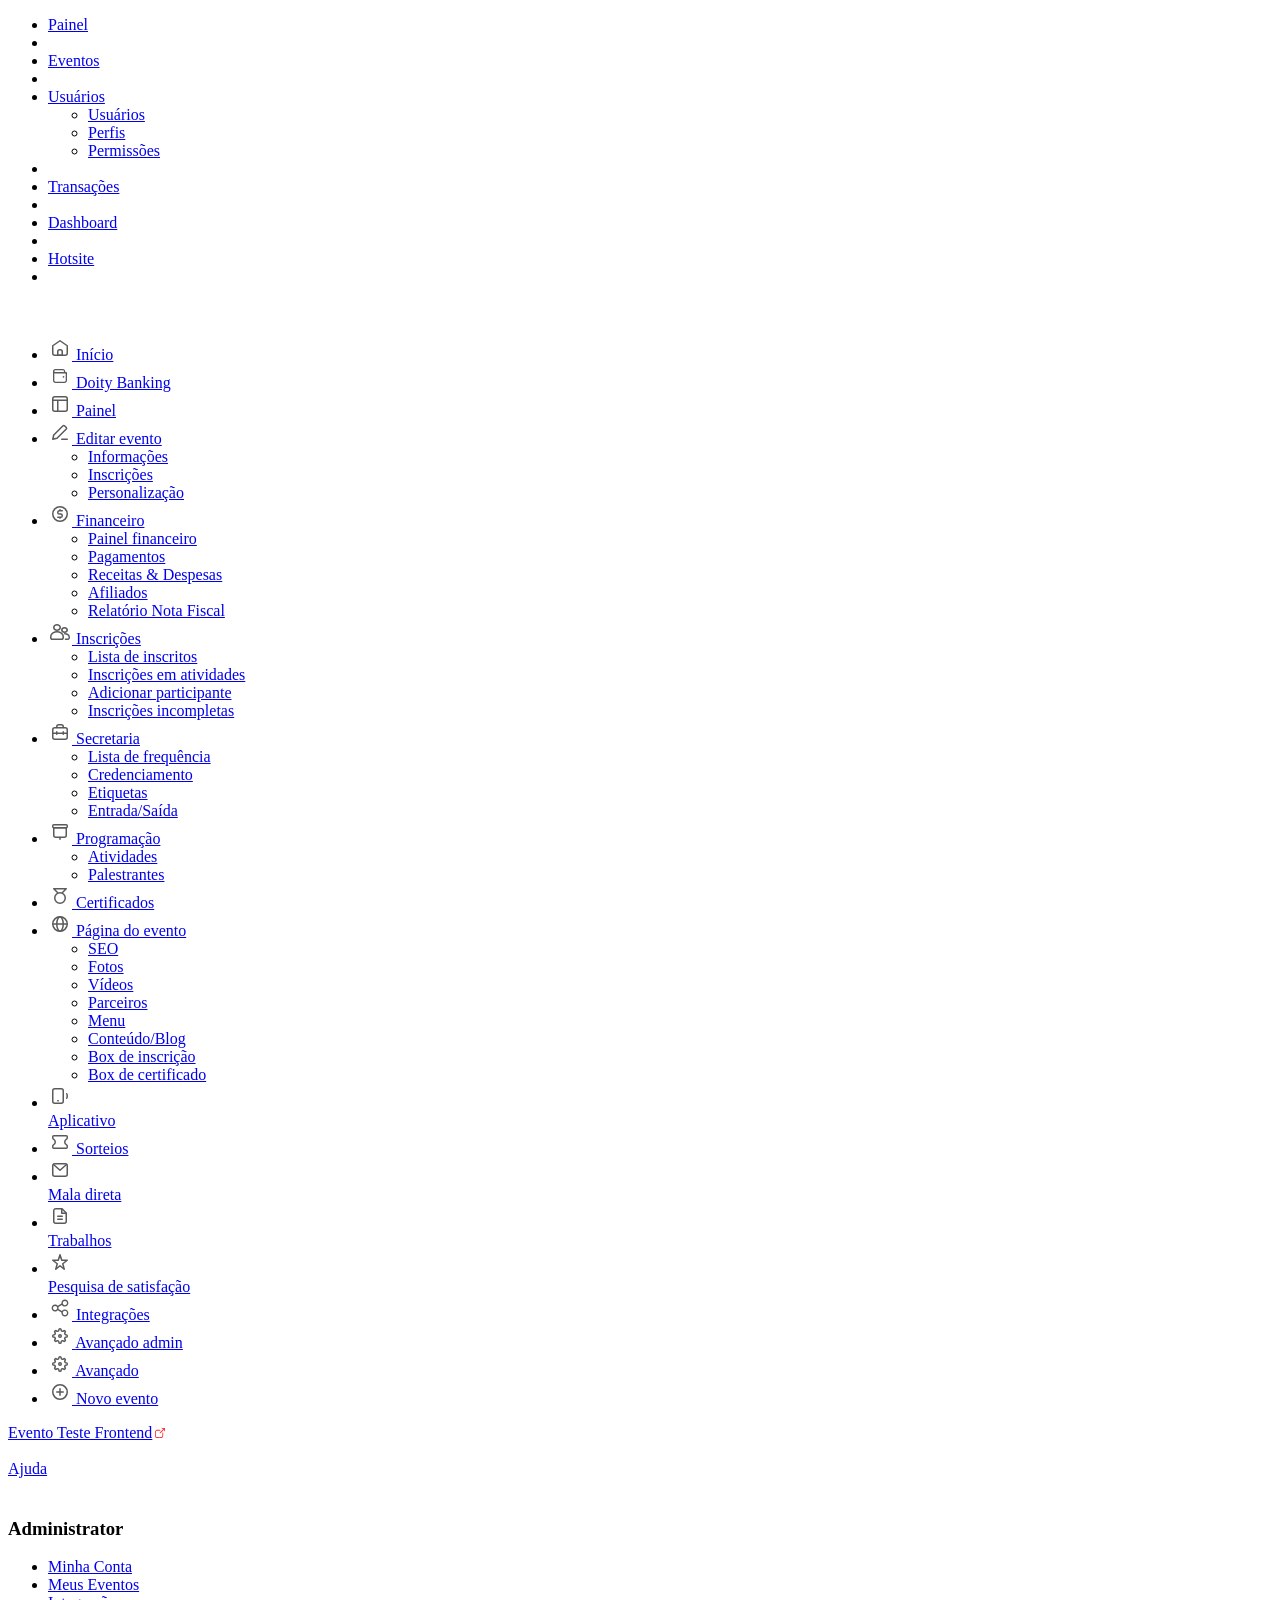
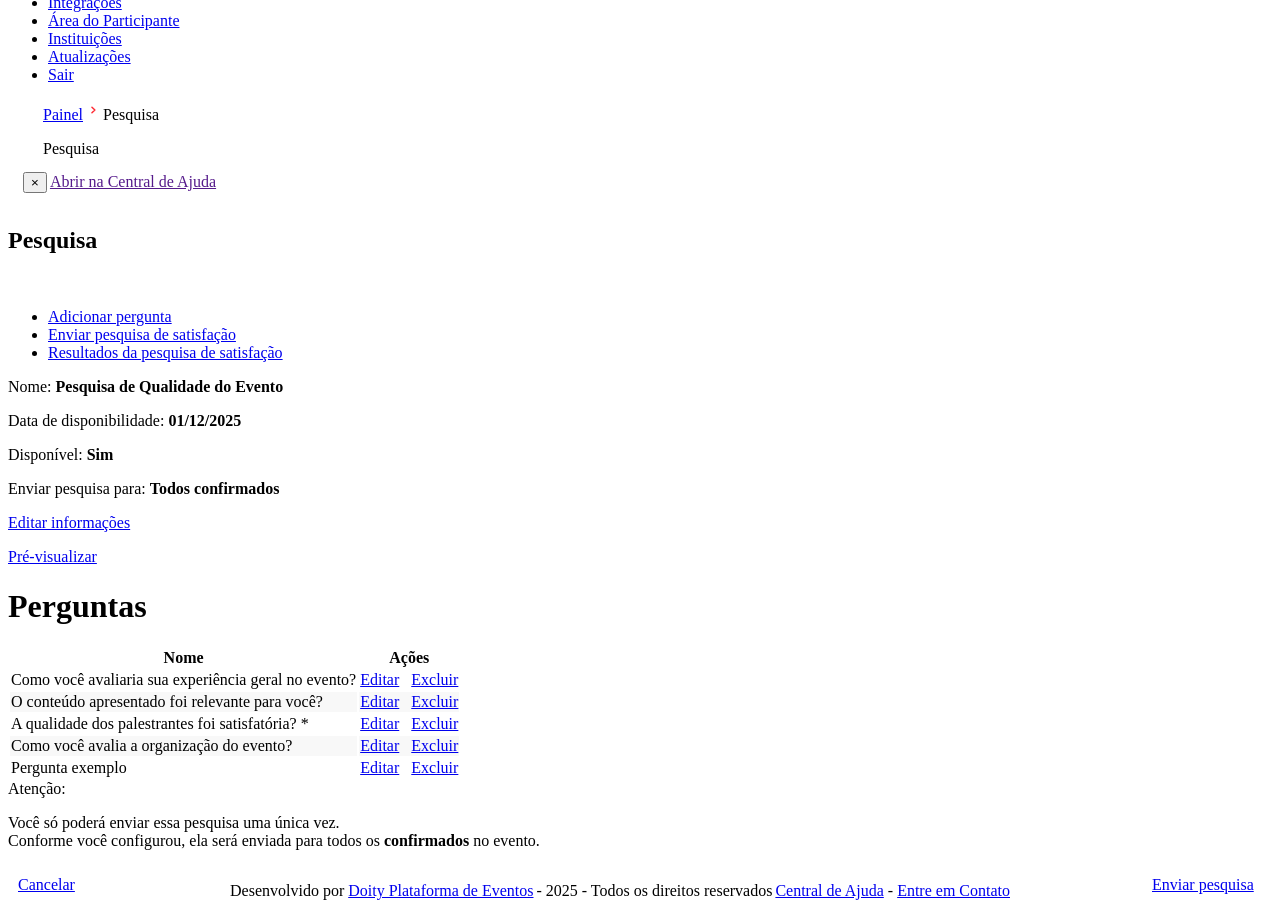
==== pages/geral/index.html @ f71536dd "chore: adicionar estrutura inicial do projeto e assets Adiciona os arquivos base do projeto, incluin" ====
<!DOCTYPE html PUBLIC "-//W3C//DTD XHTML 1.0 Strict//EN" "http://www.w3.org/TR/xhtml1/DTD/xhtml1-strict.dtd">
<html
  xmlns="http://www.w3.org/1999/xhtml"
  xml:lang="pt-br"
  lang="pt-br"
  data-scrapbook-source="https://doity.com.br/admin/pesquisas_perguntas/index/279481"
  data-scrapbook-create="20251201182334660"
  data-scrapbook-title="Pesquisa - Doity"
>
  <head>
    <meta http-equiv="Content-Type" content="text/html; charset=UTF-8" />
    <title>Pesquisa - Doity</title>

    <link rel="stylesheet" type="text/css" href="reset.css" />
    <link rel="stylesheet" type="text/css" href="960.css" />
    <link rel="stylesheet" type="text/css" href="jquery-ui.css" />
    <link rel="stylesheet" type="text/css" href="thickbox.css" />
    <link rel="stylesheet" type="text/css" href="doitystrap.css" />
    <link rel="stylesheet" type="text/css" href="admin.css" />
    <link rel="stylesheet" type="text/css" href="admin_text.css" />
    <link rel="stylesheet" type="text/css" href="gray.css" />
    <link rel="stylesheet" type="text/css" href="datepicker.css" />
    <link rel="stylesheet" type="text/css" href="form.css" />
    <link rel="stylesheet" type="text/css" href="menu.css" />
    <link rel="stylesheet" type="text/css" href="messages.css" />
    <link rel="stylesheet" type="text/css" href="statics.css" />
    <link rel="stylesheet" type="text/css" href="tabs.css" />
    <link rel="stylesheet" type="text/css" href="wysiwyg.css" />
    <link rel="stylesheet" type="text/css" href="wysiwyg.modal.css" />
    <link rel="stylesheet" type="text/css" href="wysiwyg-editor.css" />
    <link rel="stylesheet" type="text/css" href="jquery.thumbs.css" />
    <link rel="stylesheet" type="text/css" href="bootstrap-tooltip.css" />
    <link rel="stylesheet" type="text/css" href="jquery.sidr.light.css" />
    <link rel="stylesheet" type="text/css" href="admin_v2.css" />
    <link rel="stylesheet" type="text/css" href="admin_responsive.css" />
    <link rel="stylesheet" type="text/css" href="font-awesome.min.css" />
    <link rel="stylesheet" type="text/css" href="croppie.css" />

    <link rel="shortcut icon" href="favicon.png" />
    <link
      rel="apple-touch-icon"
      href="https://grcmlesydpcd.objectstorage.sa-saopaulo-1.oci.customer-oci.com/p/OQwcvnO-c63O08Gc2Kv4OTbJttj5ik60dguiDIyyQ0wuo5SWn-jHOLW9wNbylNqI/n/grcmlesydpcd/b/dtysppobjmntbkp01/o/media/doity/favicon.png"
    />
    <meta name="viewport" content="width=device-width,initial-scale=1" />
    <meta name="robots" content="noindex" />

    <!-- Google Tag Manager -->

    <!-- End Google Tag Manager -->
  </head>

  <body>
    <!-- Google Tag Manager (noscript) -->
    <noscript
      ><iframe
        src="index_1.html"
        height="0"
        width="0"
        style="display: none; visibility: hidden"
      ></iframe
    ></noscript>
    <!-- End Google Tag Manager (noscript) -->

    <div id="ajax-loader" style="display: none">
      <div>
        <img src="ajax-loader-center.gif" id="img-ajax-load-center" alt="" />
        <span class="ajax-loader-message"></span>
      </div>
    </div>
    <style type="text/css">
      #ajax-loader {
        background-color: #111;
        bottom: 0;
        left: 0;
        position: fixed;
        right: 0;
        top: 0;
        z-index: 1060;
        background: rgba(0, 0, 0, 0.1);
      }
      #ajax-loader div {
        display: block;
        height: 10%;
        left: 50%;
        margin: -150px 0 0 -280px;
        outline: medium none;
        position: fixed;
        top: 60%;
        width: 560px;
        z-index: 2050;
      }

      #ajax-loader span.ajax-loader-message {
        display: none;
        position: fixed;
        background: #fcf8e3;
        padding: 20px;
        border-radius: 5px;
        margin: 0 auto;
        top: 50%;
        margin-top: -20px;
        font-size: 12px;
        color: #8a6d3b;
        border: 1px solid #faebcc;
      }

      #img-ajax-load-center {
        background-color: #000000;
        border-radius: 6px;
        padding: 8px;
        position: absolute;
        left: 50%;
        top: 50%;
        margin-left: -24px;
        margin-top: -24px;

        opacity: 0.75;
        -moz-opacity: 0.75;
        filter: alpha(opacity=75);
      }
    </style>
    <div id="wrapper">
      <div class="container" style="width: 100% !important">
        <div class="menu">
          <ul class="sf-js-enabled">
            <li>
              <a href="https://doity.com.br/admin">Painel</a>
            </li>

            <li class="break"></li>

            <li>
              <a href="https://doity.com.br/admin/eventos">Eventos</a>
            </li>

            <li class="break"></li>

            <li>
              <a href="https://doity.com.br/admin/users">Usuários</a>
              <ul class="sf-js-enabled">
                <li><a href="https://doity.com.br/admin/users">Usuários</a></li>
                <li><a href="https://doity.com.br/admin/roles">Perfis</a></li>
                <li>
                  <a href="https://doity.com.br/admin/acl/acl_permissions"
                    >Permissões</a
                  >
                </li>
              </ul>
            </li>

            <!--<li class="break"></li>
    
    <li>
        <a href="/admin/settings/prefix/Site">Configurações</a>        <ul class="sf-js-enabled">
            <li><a href="/admin/settings/prefix/Site">Site</a></li>
            <li><a href="/admin/settings/prefix/Meta">Meta</a></li>
            <li><a href="/admin/settings/prefix/Whitelabel">Whitelabel</a></li>
        </ul>
    </li>
    -->

            <li class="break"></li>

            <li>
              <a href="https://doity.com.br/admin/compras">Transações</a>
            </li>
            <li class="break"></li>

            <li>
              <a href="https://doity.com.br/admin/painel">Dashboard</a>
            </li>
            <li class="break"></li>

            <li>
              <a
                target="_blank"
                href="https://doity.com.br/evento-teste-frontend"
                >Hotsite</a
              >
            </li>

            <li class="break"></li>
          </ul>
        </div>
        <div class="holder-parent">
          <div class="holder-left">
            <div class="box big">
              <div class="content">
                <a href="https://doity.com.br/admin" style="margin-bottom: 20px"
                  ><img src="logo-doity-black.png" style="width: 90px" alt=""
                /></a>
                <ul class="nav-left" id="admin-nav" style="overflow-y: scroll">
                  <!-- opcoes do admin-->

                  <li style="display: none">
                    <a
                      class="nome_evento d_margin_bottom-10"
                      target="_blank"
                      href="https://doity.com.br/evento-teste-frontend"
                    >
                      Evento Teste Frontend
                      <svg
                        xmlns="http://www.w3.org/2000/svg"
                        width="8"
                        height="8"
                        viewBox="0 0 8 8"
                        fill="none"
                        style="min-width: 8px; min-height: 8px"
                      >
                        <path
                          fill-rule="evenodd"
                          clip-rule="evenodd"
                          d="M2.97931 1.44385H3.99726C4.18158 1.44385 4.331 1.59327 4.331 1.7776C4.331 1.96192 4.18158 2.11134 3.99726 2.11134H3.00373C2.36498 2.11134 1.91948 2.11205 1.58335 2.15724C1.25683 2.20115 1.08391 2.28144 0.960752 2.4046C0.837597 2.52776 0.757299 2.70067 0.713397 3.0272C0.668206 3.36333 0.667495 3.80882 0.667495 4.44759V4.99612C0.667495 5.63487 0.668206 6.08034 0.713397 6.41647C0.757299 6.743 0.837597 6.91594 0.960752 7.03909C1.08391 7.16225 1.25683 7.24256 1.58335 7.28647C1.91948 7.33162 2.36497 7.33233 3.00373 7.33233H3.55226C4.19101 7.33233 4.63651 7.33162 4.97265 7.28647C5.29918 7.24256 5.47207 7.16225 5.59522 7.03909C5.71838 6.91594 5.79869 6.743 5.8426 6.41647C5.8878 6.08034 5.88851 5.63487 5.88851 4.99612V4.00257C5.88851 3.81826 6.03793 3.66883 6.22224 3.66883C6.40655 3.66883 6.55597 3.81826 6.55597 4.00257V5.02052C6.55602 5.6291 6.55602 6.11963 6.50415 6.50545C6.45028 6.90598 6.33509 7.24322 6.06722 7.51109C5.79935 7.77891 5.46211 7.89415 5.06158 7.94798C4.67576 7.99984 4.18523 7.99984 3.57667 7.99984H2.97931C2.37074 7.99984 1.88021 7.99984 1.49441 7.94798C1.09387 7.89415 0.756615 7.77891 0.488763 7.51109C0.22091 7.24322 0.105706 6.90598 0.0518534 6.50545C-1.62058e-05 6.11963 -8.65683e-06 5.6291 2.32023e-07 5.02052V4.42315C-8.65683e-06 3.81458 -1.62058e-05 3.32406 0.0518534 2.93826C0.105706 2.53771 0.22091 2.20046 0.488763 1.93261C0.756615 1.66476 1.09387 1.54955 1.49441 1.4957C1.88021 1.44383 2.37074 1.44384 2.97931 1.44385Z"
                          fill="#FF2B34"
                        ></path>
                        <path
                          fill-rule="evenodd"
                          clip-rule="evenodd"
                          d="M5.66465 0.667495C5.48034 0.667495 5.33092 0.518073 5.33092 0.33375C5.33092 0.149426 5.48034 0 5.66465 0H7.66718C7.85149 0 8.00091 0.149426 8.00091 0.33375V2.33624C8.00091 2.52056 7.85149 2.66998 7.66718 2.66998C7.48282 2.66998 7.3334 2.52056 7.3334 2.33624V1.13949L4.34319 4.12972C4.21284 4.26007 4.00151 4.26007 3.87119 4.12972C3.74085 3.99939 3.74085 3.78807 3.87119 3.65773L6.8614 0.667495H5.66465Z"
                          fill="#FF2B34"
                        ></path>
                      </svg>
                    </a>
                  </li>

                  <li>
                    <a href="https://doity.com.br/admin">
                      <svg
                        xmlns="http://www.w3.org/2000/svg"
                        width="24"
                        height="24"
                        viewBox="0 0 24 24"
                        fill="none"
                      >
                        <path
                          d="M6.75024 19.2502H17.2502C18.3548 19.2502 19.2502 18.3548 19.2502 17.2502V9.75025L12.0002 4.75024L4.75024 9.75025V17.2502C4.75024 18.3548 5.64568 19.2502 6.75024 19.2502Z"
                          stroke="#5A5A5A"
                          stroke-width="1.5"
                          stroke-linecap="round"
                          stroke-linejoin="round"
                        ></path>
                        <path
                          d="M9.75 15.7495C9.75 14.6449 10.6455 13.7495 11.75 13.7495H12.25C13.3546 13.7495 14.25 14.6449 14.25 15.7495V19.2495H9.75V15.7495Z"
                          stroke="#5A5A5A"
                          stroke-width="1.5"
                          stroke-linecap="round"
                          stroke-linejoin="round"
                        ></path>
                      </svg>
                      <span> Início </span>
                    </a>
                  </li>

                  <!-- opcoes do admin whitelabel-->

                  <li>
                    <a
                      class="odd-svg-left"
                      href="https://doity.com.br/admin/bank/contas/getCarteiras/279481"
                    >
                      <!-- '/admin/users/carteiras_user' TODO revisar merge -->
                      <svg
                        xmlns="http://www.w3.org/2000/svg"
                        width="24"
                        height="24"
                        viewBox="0 0 24 24"
                        fill="none"
                      >
                        <path
                          fill-rule="evenodd"
                          clip-rule="evenodd"
                          d="M6.3125 7.1875C6.3125 6.70425 6.70425 6.3125 7.1875 6.3125H14.8438C15.4478 6.3125 15.9375 6.80218 15.9375 7.40625V8.0625H7.1875C6.70425 8.0625 6.3125 7.67075 6.3125 7.1875ZM17.25 7.40625V8.0625H18.3438C18.7062 8.0625 19 8.35631 19 8.71875V16.5938C19 17.9227 17.9227 19 16.5938 19H7.40625C6.07732 19 5 17.9227 5 16.5938V7.40625C5 7.38011 5.00153 7.35432 5.0045 7.32898C5.00152 7.2822 5 7.23503 5 7.1875C5 5.97938 5.97938 5 7.1875 5H14.8438C16.1727 5 17.25 6.07732 17.25 7.40625ZM6.3125 9.19298V16.5938C6.3125 17.1978 6.80218 17.6875 7.40625 17.6875H16.5938C17.1978 17.6875 17.6875 17.1978 17.6875 16.5938V9.375H7.1875C6.87639 9.375 6.58045 9.31005 6.3125 9.19298ZM14.625 12.875C14.625 12.3918 15.0168 12 15.5 12C15.9832 12 16.375 12.3918 16.375 12.875C16.375 13.3582 15.9832 13.75 15.5 13.75C15.0168 13.75 14.625 13.3582 14.625 12.875Z"
                          fill="#5A5A5A"
                        ></path>
                      </svg>
                      <span>Doity Banking</span>
                    </a>
                  </li>

                  <!-- opcoes do evento-->

                  <li class="">
                    <a
                      class=""
                      href="https://doity.com.br/admin/eventos/painel/279481"
                    >
                      <svg
                        xmlns="http://www.w3.org/2000/svg"
                        width="24"
                        height="24"
                        viewBox="0 0 24 24"
                        fill="none"
                      >
                        <path
                          d="M4.75 6.75C4.75 5.64543 5.64543 4.75 6.75 4.75H17.25C18.3546 4.75 19.25 5.64543 19.25 6.75V17.25C19.25 18.3546 18.3546 19.25 17.25 19.25H6.75C5.64543 19.25 4.75 18.3546 4.75 17.25V6.75Z"
                          stroke="#5A5A5A"
                          stroke-width="1.5"
                          stroke-linecap="round"
                          stroke-linejoin="round"
                        ></path>
                        <path
                          d="M9.75 8.75V19"
                          stroke="#5A5A5A"
                          stroke-width="1.5"
                          stroke-linecap="round"
                          stroke-linejoin="round"
                        ></path>
                        <path
                          d="M5 8.25H19"
                          stroke="#5A5A5A"
                          stroke-width="1.5"
                          stroke-linecap="round"
                          stroke-linejoin="round"
                        ></path>
                      </svg>
                      <span> Painel </span>
                    </a>
                  </li>

                  <li class="nav-left-li-sub">
                    <a class="" href="#">
                      <svg
                        xmlns="http://www.w3.org/2000/svg"
                        width="24"
                        height="24"
                        viewBox="0 0 24 24"
                        fill="none"
                      >
                        <path
                          d="M4.75 19.2501L9 18.2501L18.2929 8.9572C18.6834 8.56667 18.6834 7.93351 18.2929 7.54298L16.4571 5.7072C16.0666 5.31667 15.4334 5.31667 15.0429 5.7072L5.75 15.0001L4.75 19.2501Z"
                          stroke="#5A5A5A"
                          stroke-width="1.5"
                          stroke-linecap="round"
                          stroke-linejoin="round"
                        ></path>
                        <path
                          d="M19.25 19.25H13.75"
                          stroke="#5A5A5A"
                          stroke-width="1.5"
                          stroke-linecap="round"
                          stroke-linejoin="round"
                        ></path>
                      </svg>
                      <span> Editar evento </span>
                    </a>
                    <ul class="nav-left-sub">
                      <li>
                        <a href="https://doity.com.br/admin/eventos/add/279481">
                          <span> Informações </span>
                        </a>
                      </li>

                      <li>
                        <a
                          href="https://doity.com.br/admin/eventos/add_passo2/279481"
                        >
                          <span> Inscrições </span>
                        </a>
                      </li>

                      <li>
                        <a
                          href="https://doity.com.br/admin/eventos/add_passo3/279481"
                        >
                          <span> Personalização </span>
                        </a>
                      </li>
                    </ul>
                  </li>

                  <!-- <li class="">
                    <a href="/admin/definicoes_evento/index/279481">
                        <img src="/img/sidebar_doity/config.png" alt=""/>                        <span>Definições do evento</span>
                    </a>
                </li> -->

                  <li class="nav-left-li-sub">
                    <a class="" href="#">
                      <svg
                        xmlns="http://www.w3.org/2000/svg"
                        width="24"
                        height="24"
                        viewBox="0 0 24 24"
                        fill="none"
                      >
                        <path
                          d="M12 19.25C16.0041 19.25 19.25 16.0041 19.25 12C19.25 7.99594 16.0041 4.75 12 4.75C7.99594 4.75 4.75 7.99594 4.75 12C4.75 16.0041 7.99594 19.25 12 19.25Z"
                          stroke="#5A5A5A"
                          stroke-width="1.5"
                          stroke-linecap="round"
                          stroke-linejoin="round"
                        ></path>
                        <path
                          d="M14.25 8.75H11.375C10.4775 8.75 9.75 9.47754 9.75 10.375C9.75 11.2725 10.4775 12 11.375 12H12.625C13.5225 12 14.25 12.7275 14.25 13.625C14.25 14.5225 13.5225 15.25 12.625 15.25H9.75"
                          stroke="#5A5A5A"
                          stroke-width="1.5"
                          stroke-linecap="round"
                          stroke-linejoin="round"
                        ></path>
                        <path
                          d="M12 7.75V8.25"
                          stroke="#5A5A5A"
                          stroke-width="1.5"
                          stroke-linecap="round"
                          stroke-linejoin="round"
                        ></path>
                        <path
                          d="M12 15.75V16.25"
                          stroke="#5A5A5A"
                          stroke-width="1.5"
                          stroke-linecap="round"
                          stroke-linejoin="round"
                        ></path>
                      </svg>
                      <span> Financeiro </span>
                    </a>

                    <ul class="nav-left-sub">
                      <li class="">
                        <a
                          href="https://doity.com.br/admin/eventos/financeiro/279481"
                        >
                          <span> Painel financeiro </span>
                        </a>
                      </li>

                      <li class="">
                        <a
                          class="green"
                          data-toggle="tooltip"
                          title="Ver detalhes dos pagamentos"
                          href="https://doity.com.br/admin/inscricoes/pagamentos/279481"
                        >
                          <span> Pagamentos </span>
                        </a>
                      </li>

                      <li class="">
                        <a
                          class="green"
                          data-toggle="tooltip"
                          title="Ver detalhes de receitas e despesas"
                          href="https://doity.com.br/admin/movimentacoes/receita_despesa/279481"
                        >
                          <span> Receitas &amp; Despesas </span>
                        </a>
                      </li>

                      <li class="">
                        <a
                          class="green"
                          data-toggle="tooltip"
                          title="Gerenciar afiliados do evento"
                          href="https://doity.com.br/admin/afiliados/index/279481"
                        >
                          <span> Afiliados </span>
                        </a>
                      </li>

                      <li class="">
                        <a
                          class="green"
                          data-toggle="tooltip"
                          title="Relatório de nota fiscal do evento"
                          href="https://doity.com.br/relatorios/financeiro_bossa/279481"
                        >
                          <span> Relatório Nota Fiscal </span>
                        </a>
                      </li>
                    </ul>
                  </li>

                  <li class="nav-left-li-sub">
                    <a class="odd-svg-left" href="#">
                      <svg
                        xmlns="http://www.w3.org/2000/svg"
                        width="24"
                        height="24"
                        viewBox="0 0 24 24"
                        fill="none"
                      >
                        <path
                          fill-rule="evenodd"
                          clip-rule="evenodd"
                          d="M8.99998 4C6.89466 4 5 5.47253 5 7.5C5 9.52747 6.89466 11 8.99998 11C11.1053 11 13 9.52747 13 7.5C13 5.47253 11.1053 4 8.99998 4ZM6.57427 7.5C6.57427 6.50698 7.55793 5.53314 8.99998 5.53314C10.442 5.53314 11.4257 6.50698 11.4257 7.5C11.4257 8.49302 10.442 9.46687 8.99998 9.46687C7.55793 9.46687 6.57427 8.49302 6.57427 7.5Z"
                          fill="#5A5A5A"
                        ></path>
                        <path
                          fill-rule="evenodd"
                          clip-rule="evenodd"
                          d="M16.5 7C14.674 7 13 8.2482 13 10C13 11.7518 14.674 13 16.5 13C18.326 13 20 11.7518 20 10C20 8.2482 18.326 7 16.5 7ZM14.6218 10C14.6218 9.28683 15.3575 8.53957 16.5 8.53957C17.6425 8.53957 18.3783 9.28683 18.3783 10C18.3783 10.7132 17.6425 11.4605 16.5 11.4605C15.3575 11.4605 14.6218 10.7132 14.6218 10Z"
                          fill="#5A5A5A"
                        ></path>
                        <path
                          fill-rule="evenodd"
                          clip-rule="evenodd"
                          d="M4.5805 12.2749C2.97797 13.2789 2.00002 15.066 2.00002 16.9925L2.00001 17.4336C1.99995 17.6024 1.99989 17.7464 2.01387 17.8771C2.13273 18.9882 2.9882 19.8642 4.06986 19.9858C4.19712 20.0001 4.33744 20 4.50216 20H13.4977C13.6625 20 13.8029 20.0001 13.9301 19.9858C15.0118 19.8642 15.8673 18.9882 15.9862 17.8771C16.0001 17.7464 16.0001 17.6024 16 17.4336V16.9925C16 15.066 15.0221 13.2789 13.4195 12.2749C10.7064 10.575 7.29363 10.575 4.5805 12.2749ZM3.52783 16.9925C3.52783 15.6137 4.22774 14.3336 5.37626 13.6141C7.60078 12.2204 10.3992 12.2204 12.6237 13.6141C13.7722 14.3336 14.4721 15.6137 14.4721 16.9925V17.3949C14.4721 17.6226 14.471 17.6725 14.4674 17.7058C14.427 18.0843 14.1352 18.3845 13.7639 18.4263C13.7311 18.43 13.6821 18.4312 13.4603 18.4312H4.53975C4.31788 18.4312 4.2689 18.43 4.23614 18.4263C3.86483 18.3845 3.57303 18.0843 3.53255 17.7058C3.52899 17.6725 3.52783 17.6226 3.52783 17.3949V16.9925Z"
                          fill="#5A5A5A"
                        ></path>
                        <path
                          d="M20.0687 13.872C19.1098 13.2758 18.0271 12.9865 16.9501 13.0005C16.8545 13.0018 16.7588 13.0054 16.6633 13.0115C16.2757 13.0359 15.9782 13.3927 16.0013 13.8107C16.0243 14.2286 16.3588 14.5453 16.7462 14.5209C16.8198 14.5162 16.8936 14.5134 16.9673 14.5124C17.7989 14.5016 18.6302 14.7252 19.3619 15.1802C20.1364 15.6617 20.5904 16.5045 20.5904 17.3919V17.656C20.5905 17.7678 20.5896 17.8104 20.5864 17.8396C20.5529 18.1508 20.3007 18.4414 19.9272 18.4831C19.8911 18.4872 19.8425 18.488 19.7342 18.488H17.4521C17.0639 18.488 16.7473 18.8252 16.7473 19.2439C16.7473 19.6626 17.0639 20 17.4521 20H19.7478C19.8356 20.0001 19.9558 20.0002 20.073 19.9871C21.0536 19.8777 21.8716 19.0807 21.9866 18.0133C22.0002 17.8875 22.0001 17.7594 22 17.6708V17.6695V17.6551V17.3919C22 15.9392 21.2569 14.6107 20.0687 13.872Z"
                          fill="#5A5A5A"
                        ></path>
                      </svg>
                      <span> Inscrições </span>
                    </a>
                    <ul class="nav-left-sub">
                      <li class="">
                        <a
                          href="https://doity.com.br/admin/users/index2/279481"
                        >
                          <span> Lista de inscritos </span>
                        </a>
                      </li>

                      <li class="">
                        <a
                          href="https://doity.com.br/admin/atividades/adquirir_inscricao_atividades/279481"
                        >
                          <span> Inscrições em atividades </span>
                        </a>
                      </li>

                      <li class="">
                        <a
                          data-toggle="tooltip"
                          title="Adicionar inscrição gratuita/cortesia"
                          class="green"
                          href="https://doity.com.br/admin/users/add2/279481"
                        >
                          <span> Adicionar participante </span>
                        </a>
                      </li>

                      <li class="">
                        <a
                          class="green"
                          data-toggle="tooltip"
                          title="Visualizar intenções de compras que foram abandonadas"
                          href="https://doity.com.br/admin/inscricoes/inscricoes_incompletas/279481"
                        >
                          <span> Inscrições incompletas </span>
                        </a>
                      </li>
                    </ul>
                  </li>

                  <li class="nav-left-li-sub">
                    <a class="" href="#">
                      <svg
                        xmlns="http://www.w3.org/2000/svg"
                        width="24"
                        height="24"
                        viewBox="0 0 24 24"
                        fill="none"
                      >
                        <path
                          d="M4.75 9.75C4.75 8.64543 5.64543 7.75 6.75 7.75H17.25C18.3546 7.75 19.25 8.64543 19.25 9.75V17.25C19.25 18.3546 18.3546 19.25 17.25 19.25H6.75C5.64543 19.25 4.75 18.3546 4.75 17.25V9.75Z"
                          stroke="#5A5A5A"
                          stroke-width="1.5"
                          stroke-linecap="round"
                          stroke-linejoin="round"
                        ></path>
                        <path
                          d="M8.75 7.5V6.75C8.75 5.64543 9.64543 4.75 10.75 4.75H13.25C14.3546 4.75 15.25 5.64543 15.25 6.75V7.5"
                          stroke="#5A5A5A"
                          stroke-width="1.5"
                          stroke-linecap="round"
                          stroke-linejoin="round"
                        ></path>
                        <path
                          d="M5 13.25H19"
                          stroke="#5A5A5A"
                          stroke-width="1.5"
                          stroke-linecap="round"
                          stroke-linejoin="round"
                        ></path>
                        <path
                          d="M8.75 11.75V14.25"
                          stroke="#5A5A5A"
                          stroke-width="1.5"
                          stroke-linecap="round"
                          stroke-linejoin="round"
                        ></path>
                        <path
                          d="M15.25 11.75V14.25"
                          stroke="#5A5A5A"
                          stroke-width="1.5"
                          stroke-linecap="round"
                          stroke-linejoin="round"
                        ></path>
                      </svg>
                      <span> Secretaria </span>
                    </a>
                    <ul class="nav-left-sub">
                      <li class="">
                        <a
                          class="green"
                          data-toggle="tooltip"
                          title="Baixar lista de frequência"
                          target="_blank"
                          href="https://doity.com.br/admin/eventos/imprimir_lista_frequencia/279481"
                        >
                          <span> Lista de frequência </span>
                        </a>
                      </li>

                      <li class="">
                        <a
                          href="https://doity.com.br/admin/credenciamento/index/279481"
                        >
                          <span> Credenciamento </span>
                        </a>
                      </li>

                      <li class="">
                        <a
                          href="https://doity.com.br/admin/etiquetas/index/279481"
                        >
                          <span
                            style="display: flex; align-items: center; gap: 5px"
                          >
                            Etiquetas
                            <img
                              src="selo-pro.svg"
                              alt=""
                              style="margin: 0; width: 13px; height: 13px"
                            />
                          </span>
                        </a>
                      </li>

                      <li class="">
                        <a
                          href="https://doity.com.br/admin/entradas_saidas/index/279481"
                        >
                          <span
                            style="display: flex; align-items: center; gap: 5px"
                          >
                            Entrada/Saída
                            <img
                              src="selo-pro.svg"
                              alt=""
                              style="margin: 0; width: 13px; height: 13px"
                            />
                          </span>
                        </a>
                      </li>
                    </ul>
                  </li>

                  <li class="nav-left-li-sub">
                    <a class="" href="#">
                      <svg
                        xmlns="http://www.w3.org/2000/svg"
                        width="24"
                        height="24"
                        viewBox="0 0 24 24"
                        fill="none"
                      >
                        <path
                          d="M18.25 7.75H5.75V15.25C5.75 16.3546 6.64543 17.25 7.75 17.25H16.25C17.3546 17.25 18.25 16.3546 18.25 15.25V7.75Z"
                          stroke="#5A5A5A"
                          stroke-width="1.5"
                          stroke-linecap="round"
                          stroke-linejoin="round"
                        ></path>
                        <path
                          d="M18.25 4.75H5.75C5.19772 4.75 4.75 5.19772 4.75 5.75V6.75C4.75 7.30228 5.19772 7.75 5.75 7.75H18.25C18.8023 7.75 19.25 7.30228 19.25 6.75V5.75C19.25 5.19772 18.8023 4.75 18.25 4.75Z"
                          stroke="#5A5A5A"
                          stroke-width="1.5"
                          stroke-linecap="round"
                          stroke-linejoin="round"
                        ></path>
                        <path
                          d="M12 17.5V19.25"
                          stroke="#5A5A5A"
                          stroke-width="1.5"
                          stroke-linecap="round"
                          stroke-linejoin="round"
                        ></path>
                      </svg>
                      <span> Programação </span>
                    </a>
                    <ul class="nav-left-sub">
                      <li class="">
                        <a
                          href="https://doity.com.br/admin/atividades/index/279481"
                        >
                          <span> Atividades </span>
                        </a>
                      </li>

                      <li class="">
                        <a
                          href="https://doity.com.br/admin/palestrantes/index/279481"
                        >
                          <span> Palestrantes </span>
                        </a>
                      </li>
                    </ul>
                  </li>

                  <li class="nav-left-li-sub">
                    <a
                      class=""
                      href="https://doity.com.br/admin/certificados/index/279481"
                    >
                      <svg
                        xmlns="http://www.w3.org/2000/svg"
                        width="24"
                        height="24"
                        viewBox="0 0 24 24"
                        fill="none"
                      >
                        <path
                          d="M14.25 8.75L18.25 4.75H5.75L9.75 8.75"
                          stroke="#5A5A5A"
                          stroke-width="1.5"
                          stroke-linecap="round"
                          stroke-linejoin="round"
                        ></path>
                        <path
                          d="M12 19.25C14.8995 19.25 17.25 16.8995 17.25 14C17.25 11.1005 14.8995 8.75 12 8.75C9.10051 8.75 6.75 11.1005 6.75 14C6.75 16.8995 9.10051 19.25 12 19.25Z"
                          stroke="#5A5A5A"
                          stroke-width="1.5"
                          stroke-linecap="round"
                          stroke-linejoin="round"
                        ></path>
                      </svg>
                      <span> Certificados </span>
                    </a>
                  </li>

                  <li class="nav-left-li-sub">
                    <a class="" href="#">
                      <svg
                        xmlns="http://www.w3.org/2000/svg"
                        width="24"
                        height="24"
                        viewBox="0 0 24 24"
                        fill="none"
                      >
                        <path
                          d="M12 19.25C16.0041 19.25 19.25 16.0041 19.25 12C19.25 7.99594 16.0041 4.75 12 4.75C7.99594 4.75 4.75 7.99594 4.75 12C4.75 16.0041 7.99594 19.25 12 19.25Z"
                          stroke="#5A5A5A"
                          stroke-width="1.5"
                          stroke-linecap="round"
                          stroke-linejoin="round"
                        ></path>
                        <path
                          d="M15.25 12C15.25 16.5 13.2426 19.25 12 19.25C10.7574 19.25 8.75 16.5 8.75 12C8.75 7.5 10.7574 4.75 12 4.75C13.2426 4.75 15.25 7.5 15.25 12Z"
                          stroke="#5A5A5A"
                          stroke-width="1.5"
                          stroke-linecap="round"
                          stroke-linejoin="round"
                        ></path>
                        <path
                          d="M5 12H12H19"
                          stroke="#5A5A5A"
                          stroke-width="1.5"
                          stroke-linecap="round"
                          stroke-linejoin="round"
                        ></path>
                      </svg>
                      <span> Página do evento </span>
                    </a>
                    <ul class="nav-left-sub">
                      <li class="">
                        <a href="https://doity.com.br/admin/eventos/seo/279481">
                          <span> SEO </span>
                        </a>
                      </li>

                      <li class="">
                        <a
                          href="https://doity.com.br/admin/galerias/index/279481"
                        >
                          <span> Fotos </span>
                        </a>
                      </li>
                      <li class="">
                        <a
                          href="https://doity.com.br/admin/videos/index/279481"
                        >
                          <span> Vídeos </span>
                        </a>
                      </li>

                      <li class="">
                        <a
                          href="https://doity.com.br/admin/parceiros/index/279481"
                        >
                          <span> Parceiros </span>
                        </a>
                      </li>

                      <li class="">
                        <a
                          href="https://doity.com.br/admin/links/index2/279481"
                        >
                          <span> Menu </span>
                        </a>
                      </li>
                      <li class="">
                        <a
                          href="https://doity.com.br/admin/nodes/index2/279481"
                        >
                          <span> Conteúdo/Blog </span>
                        </a>
                      </li>

                      <li class="">
                        <a
                          href="https://doity.com.br/admin/eventos/box_inscricao/279481"
                        >
                          <span> Box de inscrição </span>
                        </a>
                      </li>

                      <li class="">
                        <a
                          href="https://doity.com.br/admin/certificados/box_certificado/279481"
                        >
                          <span> Box de certificado </span>
                        </a>
                      </li>
                    </ul>
                  </li>

                  <li class="">
                    <a
                      class=""
                      href="https://doity.com.br/admin/apps/adquirir_app/279481"
                    >
                      <svg
                        xmlns="http://www.w3.org/2000/svg"
                        width="24"
                        height="24"
                        viewBox="0 0 24 24"
                        fill="none"
                      >
                        <path
                          d="M4.75 6.75C4.75 5.64543 5.64543 4.75 6.75 4.75H13.25C14.3546 4.75 15.25 5.64543 15.25 6.75V17.25C15.25 18.3546 14.3546 19.25 13.25 19.25H6.75C5.64543 19.25 4.75 18.3546 4.75 17.25V6.75Z"
                          stroke="#5A5A5A"
                          stroke-width="1.5"
                          stroke-linecap="round"
                          stroke-linejoin="round"
                        ></path>
                        <path
                          d="M10.25 16.75H9.75"
                          stroke="#5A5A5A"
                          stroke-width="1.5"
                          stroke-linecap="round"
                          stroke-linejoin="round"
                        ></path>
                        <path
                          d="M18.75 14.25C18.75 14.25 19.25 13.3438 19.25 12C19.25 10.6562 18.75 9.75 18.75 9.75"
                          stroke="#5A5A5A"
                          stroke-width="1.5"
                          stroke-linecap="round"
                          stroke-linejoin="round"
                        ></path>
                      </svg>
                      <span
                        style="display: flex; align-items: center; gap: 5px"
                      >
                        Aplicativo
                        <img
                          src="selo-pro.svg"
                          alt=""
                          style="margin: 0; width: 13px; height: 13px"
                        />
                      </span>
                    </a>
                  </li>

                  <li class="">
                    <a
                      class=""
                      href="https://doity.com.br/admin/eventos/sorteios/279481"
                    >
                      <svg
                        xmlns="http://www.w3.org/2000/svg"
                        width="24"
                        height="24"
                        viewBox="0 0 24 24"
                        fill="none"
                      >
                        <path
                          d="M19.25 6.75C19.25 6.19772 18.8023 5.75 18.25 5.75H5.75C5.19772 5.75 4.75 6.19771 4.75 6.75V8.04566C4.75 8.50939 5.07835 8.89813 5.49029 9.11107C6.53552 9.65136 7.25 10.7422 7.25 12C7.25 13.2578 6.53552 14.3486 5.49029 14.8889C5.07835 15.1019 4.75 15.4906 4.75 15.9543V17.25C4.75 17.8023 5.19771 18.25 5.75 18.25H18.25C18.8023 18.25 19.25 17.8023 19.25 17.25V15.9543C19.25 15.4906 18.9216 15.1019 18.5097 14.8889C17.4645 14.3486 16.75 13.2578 16.75 12C16.75 10.7422 17.4645 9.65136 18.5097 9.11107C18.9216 8.89813 19.25 8.50939 19.25 8.04566V6.75Z"
                          stroke="#5A5A5A"
                          stroke-width="1.5"
                          stroke-linecap="round"
                          stroke-linejoin="round"
                        ></path>
                      </svg>
                      <span> Sorteios </span>
                    </a>
                  </li>

                  <li class="">
                    <a
                      class=""
                      href="https://doity.com.br/admin/mailing/index/279481"
                    >
                      <svg
                        xmlns="http://www.w3.org/2000/svg"
                        width="24"
                        height="24"
                        viewBox="0 0 24 24"
                        fill="none"
                      >
                        <path
                          d="M4.75 7.75C4.75 6.64543 5.64543 5.75 6.75 5.75H17.25C18.3546 5.75 19.25 6.64543 19.25 7.75V16.25C19.25 17.3546 18.3546 18.25 17.25 18.25H6.75C5.64543 18.25 4.75 17.3546 4.75 16.25V7.75Z"
                          stroke="#5A5A5A"
                          stroke-width="1.5"
                          stroke-linecap="round"
                          stroke-linejoin="round"
                        ></path>
                        <path
                          d="M5.5 6.5L12 12.25L18.5 6.5"
                          stroke="#5A5A5A"
                          stroke-width="1.5"
                          stroke-linecap="round"
                          stroke-linejoin="round"
                        ></path>
                      </svg>
                      <span
                        style="display: flex; align-items: center; gap: 5px"
                      >
                        Mala direta
                        <img
                          src="selo-pro.svg"
                          alt=""
                          style="margin: 0; width: 13px; height: 13px"
                        />
                      </span>
                    </a>
                  </li>

                  <li class="">
                    <a
                      class=""
                      href="https://doity.com.br/admin/modelos_submissoes/adquirir_submissao/279481"
                    >
                      <svg
                        xmlns="http://www.w3.org/2000/svg"
                        width="24"
                        height="24"
                        viewBox="0 0 24 24"
                        fill="none"
                      >
                        <path
                          d="M7.75 19.25H16.25C17.3546 19.25 18.25 18.3546 18.25 17.25V9L14 4.75H7.75C6.64543 4.75 5.75 5.64543 5.75 6.75V17.25C5.75 18.3546 6.64543 19.25 7.75 19.25Z"
                          stroke="#5A5A5A"
                          stroke-width="1.5"
                          stroke-linecap="round"
                          stroke-linejoin="round"
                        ></path>
                        <path
                          d="M18 9.25H13.75V5"
                          stroke="#5A5A5A"
                          stroke-width="1.5"
                          stroke-linecap="round"
                          stroke-linejoin="round"
                        ></path>
                        <path
                          d="M9.75 15.25H14.25"
                          stroke="#5A5A5A"
                          stroke-width="1.5"
                          stroke-linecap="round"
                          stroke-linejoin="round"
                        ></path>
                        <path
                          d="M9.75 12.25H14.25"
                          stroke="#5A5A5A"
                          stroke-width="1.5"
                          stroke-linecap="round"
                          stroke-linejoin="round"
                        ></path>
                      </svg>
                      <span
                        style="display: flex; align-items: center; gap: 5px"
                      >
                        Trabalhos
                        <img
                          src="selo-pro.svg"
                          alt=""
                          style="margin: 0; width: 13px; height: 13px"
                        />
                      </span>
                    </a>
                  </li>

                  <!-- pesquisa -->

                  <li class="">
                    <a
                      class="selected-svg"
                      href="https://doity.com.br/admin/pesquisas/index/279481"
                    >
                      <svg
                        xmlns="http://www.w3.org/2000/svg"
                        width="24"
                        height="24"
                        viewBox="0 0 24 24"
                        fill="none"
                      >
                        <path
                          d="M12 4.75L13.75 10.25H19.25L14.75 13.75L16.25 19.25L12 15.75L7.75 19.25L9.25 13.75L4.75 10.25H10.25L12 4.75Z"
                          stroke="#5A5A5A"
                          stroke-width="1.5"
                          stroke-linecap="round"
                          stroke-linejoin="round"
                        ></path>
                      </svg>
                      <span
                        style="display: flex; align-items: center; gap: 5px"
                      >
                        Pesquisa de satisfação
                      </span>
                    </a>
                  </li>

                  <li class="">
                    <a
                      class="odd-svg-left"
                      href="https://doity.com.br/admin/integracoes/index/279481"
                    >
                      <svg
                        xmlns="http://www.w3.org/2000/svg"
                        width="24"
                        height="24"
                        viewBox="0 0 24 24"
                        fill="none"
                      >
                        <path
                          fill-rule="evenodd"
                          clip-rule="evenodd"
                          d="M16.8996 3.6001C18.8326 3.6001 20.3996 5.1671 20.3996 7.1001C20.3996 9.0331 18.8326 10.6001 16.8996 10.6001C15.618 10.6001 14.4974 9.91131 13.8876 8.88373L10.44 10.9522C10.5437 11.2831 10.5996 11.6351 10.5996 12.0001C10.5996 12.3651 10.5437 12.7171 10.44 13.0479L13.8876 15.1165C14.4974 14.0889 15.618 13.4001 16.8996 13.4001C18.8326 13.4001 20.3996 14.9671 20.3996 16.9001C20.3996 18.8331 18.8326 20.4001 16.8996 20.4001C14.9666 20.4001 13.3996 18.8331 13.3996 16.9001C13.3996 16.7551 13.4084 16.6123 13.4256 16.472L9.76106 14.2732C9.11911 15.0241 8.16494 15.5001 7.09961 15.5001C5.16661 15.5001 3.59961 13.9331 3.59961 12.0001C3.59961 10.0671 5.16661 8.5001 7.09961 8.5001C8.16494 8.5001 9.11911 8.97607 9.76106 9.72695L13.4256 7.52826C13.4084 7.38794 13.3996 7.24504 13.3996 7.1001C13.3996 5.1671 14.9666 3.6001 16.8996 3.6001ZM16.8996 5.0001C18.0594 5.0001 18.9996 5.9403 18.9996 7.1001C18.9996 8.25989 18.0594 9.2001 16.8996 9.2001C15.7398 9.2001 14.7996 8.25989 14.7996 7.1001C14.7996 5.9403 15.7398 5.0001 16.8996 5.0001ZM7.09961 9.9001C8.25941 9.9001 9.19961 10.8403 9.19961 12.0001C9.19961 13.1599 8.25941 14.1001 7.09961 14.1001C5.93981 14.1001 4.99961 13.1599 4.99961 12.0001C4.99961 10.8403 5.93981 9.9001 7.09961 9.9001ZM18.9996 16.9001C18.9996 15.7403 18.0594 14.8001 16.8996 14.8001C15.7398 14.8001 14.7996 15.7403 14.7996 16.9001C14.7996 18.0599 15.7398 19.0001 16.8996 19.0001C18.0594 19.0001 18.9996 18.0599 18.9996 16.9001Z"
                          fill="#5A5A5A"
                        ></path>
                      </svg>
                      <span> Integrações </span>
                    </a>
                  </li>

                  <!-- metricas -->

                  <li>
                    <a
                      class=""
                      href="https://doity.com.br/admin/eventos/edit2/279481"
                    >
                      <svg
                        xmlns="http://www.w3.org/2000/svg"
                        width="24"
                        height="24"
                        viewBox="0 0 24 24"
                        fill="none"
                      >
                        <path
                          d="M13.1191 5.61336C13.0508 5.11856 12.6279 4.75 12.1285 4.75H11.8715C11.3721 4.75 10.9492 5.11856 10.8809 5.61336L10.7938 6.24511C10.7382 6.64815 10.4403 6.96897 10.0622 7.11922C10.006 7.14156 9.95021 7.16484 9.89497 7.18905C9.52217 7.3524 9.08438 7.3384 8.75876 7.09419L8.45119 6.86351C8.05307 6.56492 7.49597 6.60451 7.14408 6.9564L6.95641 7.14408C6.60452 7.49597 6.56492 8.05306 6.86351 8.45118L7.09419 8.75876C7.33841 9.08437 7.3524 9.52216 7.18905 9.89497C7.16484 9.95021 7.14156 10.006 7.11922 10.0622C6.96897 10.4403 6.64815 10.7382 6.24511 10.7938L5.61336 10.8809C5.11856 10.9492 4.75 11.372 4.75 11.8715V12.1285C4.75 12.6279 5.11856 13.0508 5.61336 13.1191L6.24511 13.2062C6.64815 13.2618 6.96897 13.5597 7.11922 13.9378C7.14156 13.994 7.16484 14.0498 7.18905 14.105C7.3524 14.4778 7.3384 14.9156 7.09419 15.2412L6.86351 15.5488C6.56492 15.9469 6.60451 16.504 6.9564 16.8559L7.14408 17.0436C7.49597 17.3955 8.05306 17.4351 8.45118 17.1365L8.75876 16.9058C9.08437 16.6616 9.52216 16.6476 9.89496 16.811C9.95021 16.8352 10.006 16.8584 10.0622 16.8808C10.4403 17.031 10.7382 17.3519 10.7938 17.7549L10.8809 18.3866C10.9492 18.8814 11.3721 19.25 11.8715 19.25H12.1285C12.6279 19.25 13.0508 18.8814 13.1191 18.3866L13.2062 17.7549C13.2618 17.3519 13.5597 17.031 13.9378 16.8808C13.994 16.8584 14.0498 16.8352 14.105 16.8109C14.4778 16.6476 14.9156 16.6616 15.2412 16.9058L15.5488 17.1365C15.9469 17.4351 16.504 17.3955 16.8559 17.0436L17.0436 16.8559C17.3955 16.504 17.4351 15.9469 17.1365 15.5488L16.9058 15.2412C16.6616 14.9156 16.6476 14.4778 16.811 14.105C16.8352 14.0498 16.8584 13.994 16.8808 13.9378C17.031 13.5597 17.3519 13.2618 17.7549 13.2062L18.3866 13.1191C18.8814 13.0508 19.25 12.6279 19.25 12.1285V11.8715C19.25 11.3721 18.8814 10.9492 18.3866 10.8809L17.7549 10.7938C17.3519 10.7382 17.031 10.4403 16.8808 10.0622C16.8584 10.006 16.8352 9.95021 16.8109 9.89496C16.6476 9.52216 16.6616 9.08437 16.9058 8.75875L17.1365 8.4512C17.4351 8.05308 17.3955 7.49599 17.0436 7.1441L16.8559 6.95642C16.504 6.60453 15.9469 6.56494 15.5488 6.86353L15.2412 7.09419C14.9156 7.33841 14.4778 7.3524 14.105 7.18905C14.0498 7.16484 13.994 7.14156 13.9378 7.11922C13.5597 6.96897 13.2618 6.64815 13.2062 6.24511L13.1191 5.61336Z"
                          stroke="#5A5A5A"
                          stroke-width="1.5"
                          stroke-linecap="round"
                          stroke-linejoin="round"
                        ></path>
                        <path
                          d="M13.25 12C13.25 12.6904 12.6904 13.25 12 13.25C11.3096 13.25 10.75 12.6904 10.75 12C10.75 11.3096 11.3096 10.75 12 10.75C12.6904 10.75 13.25 11.3096 13.25 12Z"
                          stroke="#5A5A5A"
                          stroke-width="1.5"
                          stroke-linecap="round"
                          stroke-linejoin="round"
                        ></path>
                      </svg>
                      <span> Avançado admin </span>
                    </a>
                  </li>

                  <li>
                    <a
                      class=""
                      href="https://doity.com.br/admin/eventos/avancado/279481"
                    >
                      <svg
                        xmlns="http://www.w3.org/2000/svg"
                        width="24"
                        height="24"
                        viewBox="0 0 24 24"
                        fill="none"
                      >
                        <path
                          d="M13.1191 5.61336C13.0508 5.11856 12.6279 4.75 12.1285 4.75H11.8715C11.3721 4.75 10.9492 5.11856 10.8809 5.61336L10.7938 6.24511C10.7382 6.64815 10.4403 6.96897 10.0622 7.11922C10.006 7.14156 9.95021 7.16484 9.89497 7.18905C9.52217 7.3524 9.08438 7.3384 8.75876 7.09419L8.45119 6.86351C8.05307 6.56492 7.49597 6.60451 7.14408 6.9564L6.95641 7.14408C6.60452 7.49597 6.56492 8.05306 6.86351 8.45118L7.09419 8.75876C7.33841 9.08437 7.3524 9.52216 7.18905 9.89497C7.16484 9.95021 7.14156 10.006 7.11922 10.0622C6.96897 10.4403 6.64815 10.7382 6.24511 10.7938L5.61336 10.8809C5.11856 10.9492 4.75 11.372 4.75 11.8715V12.1285C4.75 12.6279 5.11856 13.0508 5.61336 13.1191L6.24511 13.2062C6.64815 13.2618 6.96897 13.5597 7.11922 13.9378C7.14156 13.994 7.16484 14.0498 7.18905 14.105C7.3524 14.4778 7.3384 14.9156 7.09419 15.2412L6.86351 15.5488C6.56492 15.9469 6.60451 16.504 6.9564 16.8559L7.14408 17.0436C7.49597 17.3955 8.05306 17.4351 8.45118 17.1365L8.75876 16.9058C9.08437 16.6616 9.52216 16.6476 9.89496 16.811C9.95021 16.8352 10.006 16.8584 10.0622 16.8808C10.4403 17.031 10.7382 17.3519 10.7938 17.7549L10.8809 18.3866C10.9492 18.8814 11.3721 19.25 11.8715 19.25H12.1285C12.6279 19.25 13.0508 18.8814 13.1191 18.3866L13.2062 17.7549C13.2618 17.3519 13.5597 17.031 13.9378 16.8808C13.994 16.8584 14.0498 16.8352 14.105 16.8109C14.4778 16.6476 14.9156 16.6616 15.2412 16.9058L15.5488 17.1365C15.9469 17.4351 16.504 17.3955 16.8559 17.0436L17.0436 16.8559C17.3955 16.504 17.4351 15.9469 17.1365 15.5488L16.9058 15.2412C16.6616 14.9156 16.6476 14.4778 16.811 14.105C16.8352 14.0498 16.8584 13.994 16.8808 13.9378C17.031 13.5597 17.3519 13.2618 17.7549 13.2062L18.3866 13.1191C18.8814 13.0508 19.25 12.6279 19.25 12.1285V11.8715C19.25 11.3721 18.8814 10.9492 18.3866 10.8809L17.7549 10.7938C17.3519 10.7382 17.031 10.4403 16.8808 10.0622C16.8584 10.006 16.8352 9.95021 16.8109 9.89496C16.6476 9.52216 16.6616 9.08437 16.9058 8.75875L17.1365 8.4512C17.4351 8.05308 17.3955 7.49599 17.0436 7.1441L16.8559 6.95642C16.504 6.60453 15.9469 6.56494 15.5488 6.86353L15.2412 7.09419C14.9156 7.33841 14.4778 7.3524 14.105 7.18905C14.0498 7.16484 13.994 7.14156 13.9378 7.11922C13.5597 6.96897 13.2618 6.64815 13.2062 6.24511L13.1191 5.61336Z"
                          stroke="#5A5A5A"
                          stroke-width="1.5"
                          stroke-linecap="round"
                          stroke-linejoin="round"
                        ></path>
                        <path
                          d="M13.25 12C13.25 12.6904 12.6904 13.25 12 13.25C11.3096 13.25 10.75 12.6904 10.75 12C10.75 11.3096 11.3096 10.75 12 10.75C12.6904 10.75 13.25 11.3096 13.25 12Z"
                          stroke="#5A5A5A"
                          stroke-width="1.5"
                          stroke-linecap="round"
                          stroke-linejoin="round"
                        ></path>
                      </svg>
                      <span> Avançado </span>
                    </a>
                  </li>

                  <li>
                    <a href="https://doity.com.br/admin/eventos/add">
                      <svg
                        xmlns="http://www.w3.org/2000/svg"
                        width="24"
                        height="24"
                        viewBox="0 0 24 24"
                        fill="none"
                      >
                        <path
                          d="M4.75 12C4.75 7.99594 7.99594 4.75 12 4.75C16.0041 4.75 19.25 7.99594 19.25 12C19.25 16.0041 16.0041 19.25 12 19.25C7.99594 19.25 4.75 16.0041 4.75 12Z"
                          stroke="#5A5A5A"
                          stroke-width="1.5"
                          stroke-linecap="round"
                          stroke-linejoin="round"
                        ></path>
                        <path
                          d="M12 8.75V15.25"
                          stroke="#5A5A5A"
                          stroke-width="1.5"
                          stroke-linecap="round"
                          stroke-linejoin="round"
                        ></path>
                        <path
                          d="M15.25 12H8.75"
                          stroke="#5A5A5A"
                          stroke-width="1.5"
                          stroke-linecap="round"
                          stroke-linejoin="round"
                        ></path>
                      </svg>
                      <span> Novo evento </span>
                    </a>
                  </li>
                </ul>
              </div>
            </div>

            <div id="modalCredenciamentoMenu" style="display: none">
              <div
                id="modal_wrapper_shadow-lote"
                class="modal_wrapper_shadow"
              ></div>
              <div
                class="modal modal-custom fade"
                tabindex="-1"
                role="dialog"
                aria-labelledby="myModalLabel"
                aria-hidden="true"
                style="
                  width: 100%;
                  max-width: 714px;
                  box-shadow: unset;
                  border: none;
                  transform: unset;
                  margin: -250px 0 0 -357px;
                "
              >
                <div
                  id="modal_premium_content"
                  class="modal_mobile d_display-flex d_gap-10 d_padding-20"
                >
                  <div
                    id="modal_premium_image"
                    class="d_border_radius-10"
                    style="background-color: #ffbebe"
                  >
                    <img src="selo-pro.gif" alt="" style="max-height: 370px" />
                  </div>
                  <div
                    id="modal_premium_text"
                    class="d_border_radius-10 d_display-flex d_flex-column d_align-none"
                    style="background-color: #f6f6f6; padding: 20px 25px"
                  >
                    <p
                      class="d_text-dark d_font_size-20 d_font_weight-700 d_margin_bottom-05"
                    >
                      Este é um recurso premium
                    </p>
                    <br />
                    <p class="d_text-dark d_font_size-12 d_font_weight-400">
                      Faça o upgrade para o <b>Credenciamento profissional</b> e
                      adquira facilidades na hora de credenciar os
                      participantes.
                    </p>
                    <div
                      id="modal_premium_list"
                      style="margin: 51.5px 0"
                      class="d_display-flex d_flex-column d_align-none d_gap-05"
                    >
                      <span class="d_display-flex d_gap-10">
                        <img
                          src="selo-pro.svg"
                          style="width: 13px; height: 13px"
                        />
                        <p class="d_text-dark d_font_size-10">
                          Credenciamento direto
                        </p>
                      </span>
                      <span class="d_display-flex d_gap-10">
                        <img
                          src="selo-pro.svg"
                          style="width: 13px; height: 13px"
                        />
                        <p class="d_text-dark d_font_size-10">
                          Credenciamento por ID
                        </p>
                      </span>
                      <span class="d_display-flex d_gap-10">
                        <img
                          src="selo-pro.svg"
                          style="width: 13px; height: 13px"
                        />
                        <p class="d_text-dark d_font_size-10">
                          Credenciar todos os participantes de uma vez
                        </p>
                      </span>
                      <span class="d_display-flex d_gap-10">
                        <img
                          src="selo-pro.svg"
                          style="width: 13px; height: 13px"
                        />
                        <p class="d_text-dark d_font_size-10">
                          Gerar etiquetas
                        </p>
                      </span>
                      <span class="d_display-flex d_gap-10">
                        <img
                          src="selo-pro.svg"
                          style="width: 13px; height: 13px"
                        />
                        <p class="d_text-dark d_font_size-10">
                          Gerenciar entrada e saída dos participantes
                        </p>
                      </span>
                    </div>
                    <a
                      class="btn_solicitar_orcamento d_button"
                      style="width: 100% !important"
                      href="https://doity.com.br/admin/eventos/painel/279481#open-modal-modulos"
                    >
                      Faça um upgrade
                    </a>
                  </div>
                </div>
              </div>
            </div>
          </div>
          <div class="holder">
            <div class="__headbar doity" style="width: screWidthpx">
              <div class="__centered">
                <a
                  class="nome_evento"
                  href="https://doity.com.br/evento-teste-frontend"
                  target="_blank"
                  >Evento Teste Frontend<svg
                    style="margin-left: 3px; width: 10px; height: 10px"
                    xmlns="http://www.w3.org/2000/svg"
                    width="8"
                    height="8"
                    viewBox="0 0 8 8"
                    fill="none"
                  >
                    <path
                      fill-rule="evenodd"
                      clip-rule="evenodd"
                      d="M2.97931 1.44397H3.99726C4.18158 1.44397 4.331 1.5934 4.331 1.77772C4.331 1.96204 4.18158 2.11146 3.99726 2.11146H3.00373C2.36498 2.11146 1.91948 2.11218 1.58335 2.15737C1.25683 2.20127 1.08391 2.28157 0.960752 2.40473C0.837597 2.52788 0.757299 2.7008 0.713397 3.02732C0.668206 3.36345 0.667495 3.80895 0.667495 4.44771V4.99624C0.667495 5.635 0.668206 6.08046 0.713397 6.41659C0.757299 6.74313 0.837597 6.91606 0.960752 7.03921C1.08391 7.16237 1.25683 7.24268 1.58335 7.28659C1.91948 7.33175 2.36497 7.33246 3.00373 7.33246H3.55226C4.19101 7.33246 4.63651 7.33175 4.97265 7.28659C5.29918 7.24268 5.47207 7.16237 5.59522 7.03921C5.71838 6.91606 5.79869 6.74313 5.8426 6.41659C5.8878 6.08046 5.88851 5.635 5.88851 4.99624V4.00269C5.88851 3.81838 6.03793 3.66896 6.22224 3.66896C6.40655 3.66896 6.55597 3.81838 6.55597 4.00269V5.02064C6.55602 5.62922 6.55602 6.11975 6.50415 6.50557C6.45028 6.9061 6.33509 7.24335 6.06722 7.51121C5.79935 7.77903 5.46211 7.89428 5.06158 7.9481C4.67576 7.99997 4.18523 7.99996 3.57667 7.99996H2.97931C2.37074 7.99996 1.88021 7.99997 1.49441 7.9481C1.09387 7.89428 0.756615 7.77903 0.488763 7.51121C0.22091 7.24335 0.105706 6.9061 0.0518534 6.50557C-1.62058e-05 6.11975 -8.65683e-06 5.62922 2.32023e-07 5.02064V4.42327C-8.65683e-06 3.81471 -1.62058e-05 3.32418 0.0518534 2.93838C0.105706 2.53784 0.22091 2.20058 0.488763 1.93273C0.756615 1.66488 1.09387 1.54968 1.49441 1.49582C1.88021 1.44395 2.37074 1.44396 2.97931 1.44397Z"
                      fill="#FF2B34"
                    ></path>
                    <path
                      fill-rule="evenodd"
                      clip-rule="evenodd"
                      d="M5.66368 0.667495C5.47937 0.667495 5.32995 0.518073 5.32995 0.33375C5.32995 0.149426 5.47937 0 5.66368 0H7.6662C7.85051 0 7.99993 0.149426 7.99993 0.33375V2.33624C7.99993 2.52056 7.85051 2.66998 7.6662 2.66998C7.48185 2.66998 7.33243 2.52056 7.33243 2.33624V1.13949L4.34222 4.12972C4.21186 4.26007 4.00053 4.26007 3.87021 4.12972C3.73988 3.99939 3.73988 3.78807 3.87021 3.65773L6.86043 0.667495H5.66368Z"
                      fill="#FF2B34"
                    ></path></svg
                ></a>
                <div class="__left __top_menu-mobile">
                  <a id="resp-menu" href="#admin-nav">
                    <i class="fa fa-bars"></i>
                  </a>
                  <a
                    class="__mobile-criar_novo"
                    style="
                      display: none;
                      width: 28px;
                      height: 28px;
                      border-radius: 100px;
                      background-color: #c2141c;
                      filter: drop-shadow(0px 2px 5px rgba(0, 0, 0, 0.15));
                      align-items: center;
                      justify-content: center;
                    "
                    href="https://doity.com.br/admin/eventos/add"
                  >
                    <svg
                      xmlns="http://www.w3.org/2000/svg"
                      width="18"
                      height="18"
                      viewBox="0 0 18 18"
                      fill="none"
                    >
                      <path
                        d="M9 4.3125V13.6875"
                        stroke="white"
                        stroke-width="1.5"
                        stroke-linecap="round"
                        stroke-linejoin="round"
                      ></path>
                      <path
                        d="M13.6875 9H4.3125"
                        stroke="white"
                        stroke-width="1.5"
                        stroke-linecap="round"
                        stroke-linejoin="round"
                      ></path>
                    </svg>
                  </a>
                </div>
                <a href="https://doity.com.br/admin"
                  ><img
                    src="logo-doity-black.png"
                    style="width: 90px"
                    class="doity-logo"
                    alt=""
                /></a>
                <div class="__right __items-row">
                  <div class="__notificacoes">
                    <a href="#" id="top-menu-help" class="open-help-admin">
                      Ajuda
                      <i
                        class="fa fa-question-circle-o"
                        style="
                          font-size: 18px;
                          vertical-align: middle;
                          margin-right: 5px;
                        "
                      ></i>
                    </a>
                  </div>

                  <div class="__bell-icon" style="display: none">
                    <svg
                      xmlns="http://www.w3.org/2000/svg"
                      width="24"
                      height="24"
                      viewBox="0 0 24 24"
                      fill="none"
                    >
                      <path
                        d="M17.25 12V10C17.25 7.1005 14.8995 4.75 12 4.75C9.10051 4.75 6.75 7.10051 6.75 10V12L4.75 16.25H19.25L17.25 12Z"
                        stroke="black"
                        stroke-width="1.5"
                        stroke-linecap="round"
                        stroke-linejoin="round"
                      ></path>
                      <path
                        d="M9 16.75C9 16.75 9 19.25 12 19.25C15 19.25 15 16.75 15 16.75"
                        stroke="black"
                        stroke-width="1.5"
                        stroke-linecap="round"
                        stroke-linejoin="round"
                      ></path>
                    </svg>
                    <svg
                      xmlns="http://www.w3.org/2000/svg"
                      width="7"
                      height="7"
                      viewBox="0 0 7 7"
                      fill="none"
                      style="position: absolute; top: 0; right: 0"
                    >
                      <circle cx="3.5" cy="3.5" r="3.5" fill="#FF2B34"></circle>
                    </svg>
                  </div>

                  <div
                    class="__perfil __showAndHide"
                    data-toggle="nav.__menu"
                    id="perfil"
                  >
                    <div class="__avatar">
                      <img src="1-avatar.png" alt="" />
                    </div>
                    <div class="__info">
                      <h3>Administrator</h3>
                      <i class="fa fa-chevron-down" style="color: #ff2b34"></i>
                    </div>
                    <nav class="__menu" id="menu">
                      <ul class="__menu-root">
                        <li>
                          <a href="https://doity.com.br/admin/users/edit2"
                            >Minha Conta</a
                          >
                        </li>
                        <li>
                          <a href="https://doity.com.br/admin/eventos"
                            >Meus Eventos</a
                          >
                        </li>
                        <li>
                          <a href="https://api.doity.com.br/public/integracoes"
                            >Integrações</a
                          >
                        </li>

                        <li>
                          <a
                            href="https://doity.com.br/area-do-participante/painel"
                            >Área do Participante</a
                          >
                        </li>
                        <li>
                          <a href="https://doity.com.br/admin/instituicoes"
                            >Instituições</a
                          >
                        </li>

                        <li>
                          <a href="https://doity.com.br/admin/settings/news"
                            >Atualizações</a
                          >
                        </li>

                        <li>
                          <a href="https://doity.com.br/admin/users/logout"
                            >Sair</a
                          >
                        </li>
                      </ul>
                    </nav>
                  </div>
                  <!-- .perfil -->
                </div>
                <!-- .right.items-row -->
              </div>
              <!-- .centered -->
            </div>
            <div class="__left __center-mobile">
              <div class="breadcrumb" style="padding: 0 35px">
                <p
                  class="d_text-darker d_font_size-10 d_display-flex d_margin_bottom-10"
                >
                  <a href="https://doity.com.br/admin/eventos/painel/279481"
                    >Painel</a
                  ><svg
                    xmlns="http://www.w3.org/2000/svg"
                    width="20"
                    height="20"
                    viewBox="0 0 20 20"
                    fill="none"
                  >
                    <path
                      d="M8.9585 7.29199L11.8752 10.0003L8.9585 12.7087"
                      stroke="#FF2B34"
                      stroke-width="1.5"
                      stroke-linecap="round"
                      stroke-linejoin="round"
                    ></path></svg
                  >Pesquisa
                </p>
                <span
                  style="
                    display: flex;
                    flex-direction: column;
                    justify-content: center;
                    width: fit-content;
                  "
                  >Pesquisa</span
                >
              </div>

              <div id="modal-help" class="contrato modal modal-large">
                <div class="modal-header" style="padding: 14px 15px">
                  <button
                    class="close fechar"
                    aria-hidden="true"
                    id="ln_fechar_help"
                    data-dismiss="modal"
                    type="button"
                  >
                    ×
                  </button>
                  <span
                    ><a href="" target="_blank" id="bt-abrir-na-central"
                      >Abrir na Central de Ajuda
                      <i class="fa fa-external-link"></i></a
                  ></span>
                </div>

                <div class="modal-body">
                  <iframe
                    frameborder="0"
                    height="465px"
                    width="470px"
                    scrolling="yes"
                    allowfullscreen=""
                  ></iframe>
                </div>
              </div>

              <style type="text/css">
                #modal-help iframe {
                  position: absolute;
                  top: 47px;
                  left: 0;
                  width: 100%;
                  height: 100%;
                }
              </style>
            </div>

            <style>
              @media (max-width: 960px) {
                .migration-new {
                  left: 0 !important;
                  padding: 21px 20px !important;
                }
              }
              @media (max-width: 564px) {
                .content_wrapper {
                  flex-direction: column;
                }
              }
              .migration-new {
                width: 100%;
                background: #d9d9d9;
                padding: 21px 91px;
                position: fixed;
                top: 0;
                left: 250px;
                z-index: 100;
              }
              .migration-new .content_wrapper {
                display: flex;
                align-items: center;
                justify-content: space-between;
                max-width: 1366px;
                margin: 0 auto;
              }
            </style>

            <div
              style="width: 100%; max-width: 1366px; margin: 20px auto 0 auto"
            >
              <link rel="stylesheet" type="text/css" href="osx.css" />

              <div class="box pesquisa_pergunta">
                <div class="title">
                  <h2>Pesquisa</h2>
                  <img src="title-hide.gif" alt="" />
                </div>

                <div class="content forms">
                  <div class="mensagem"></div>
                  <div class="actions">
                    <ul>
                      <li>
                        <a
                          href="https://doity.com.br/admin/pesquisas_perguntas/add/1402"
                          >Adicionar pergunta</a
                        >
                      </li>
                      <li>
                        <a
                          href="#"
                          data-toggle="tooltip"
                          title="Pesquisa já foi enviada. Não é possível enviar a pesquisa novamente"
                          class="link_desabilitado"
                          >Enviar pesquisa de satisfação</a
                        >
                      </li>
                      <li>
                        <a
                          href="https://doity.com.br/admin/pesquisas_resultados/index/1402"
                          >Resultados da pesquisa de satisfação</a
                        >
                      </li>
                    </ul>
                  </div>

                  <div class="painel-info-artigos">
                    <p>
                      Nome: <strong>Pesquisa de Qualidade do Evento</strong>
                    </p>
                    <p>Data de disponibilidade: <strong>01/12/2025</strong></p>
                    <p>Disponível: <strong>Sim</strong></p>
                    <p>
                      Enviar pesquisa para: <strong>Todos confirmados</strong>
                    </p>

                    <p class="painel-p">
                      <a href="https://doity.com.br/admin/pesquisas/edit/1402"
                        >Editar informações</a
                      >
                    </p>

                    <p class="painel-p">
                      <a
                        href="https://doity.com.br/admin/pesquisas/preview/1402"
                        target="_blank"
                        >Pré-visualizar</a
                      >
                    </p>
                  </div>

                  <h1>Perguntas</h1>
                  <table class="table-resp">
                    <thead>
                      <tr class="table-header">
                        <th>Nome</th>
                        <th>Ações</th>
                      </tr>
                    </thead>
                    <tbody>
                      <tr>
                        <td data-th="Nome">
                          Como você avaliaria sua experiência geral no evento?
                        </td>
                        <td data-th="Ações" class="acoes">
                          <a
                            href="https://doity.com.br/admin/pesquisas_perguntas/edit/11638"
                            class="green"
                            >Editar</a
                          >
                          &nbsp;
                          <form
                            action="https://doity.com.br/admin/pesquisas_perguntas/delete/11638"
                            name="post_692ddd2707ec5683564929"
                            id="post_692ddd2707ec5683564929"
                            style="display: none"
                            method="post"
                          >
                            <input
                              type="hidden"
                              name="_method"
                              value="POST"
                            /><input
                              type="hidden"
                              name="data[_Token][key]"
                              value="d0a4d7808b25367c63670521594f8e66817be9c43decf001d7e9bc5762307bf6ce980aef69628051e22199ee2c3e64a5adda23f162fb08da27233fee6ad138bd"
                              id="Token1852135797"
                            />
                            <div style="display: none">
                              <input
                                type="hidden"
                                name="data[_Token][fields]"
                                value="900ff7a50a7e7b09d1bc55cc314c075b50f52150%3A"
                                id="TokenFields7240585"
                              /><input
                                type="hidden"
                                name="data[_Token][unlocked]"
                                value=""
                                id="TokenUnlocked1137798274"
                              />
                            </div>
                          </form>
                          <a href="#" class="red">Excluir</a>
                        </td>
                      </tr>
                      <tr style="background-color: rgb(248, 248, 248)">
                        <td data-th="Nome">
                          O conteúdo apresentado foi relevante para você?
                        </td>
                        <td data-th="Ações" class="acoes">
                          <a
                            href="https://doity.com.br/admin/pesquisas_perguntas/edit/11639"
                            class="green"
                            >Editar</a
                          >
                          &nbsp;
                          <form
                            action="https://doity.com.br/admin/pesquisas_perguntas/delete/11639"
                            name="post_692ddd27080e6959484772"
                            id="post_692ddd27080e6959484772"
                            style="display: none"
                            method="post"
                          >
                            <input
                              type="hidden"
                              name="_method"
                              value="POST"
                            /><input
                              type="hidden"
                              name="data[_Token][key]"
                              value="d0a4d7808b25367c63670521594f8e66817be9c43decf001d7e9bc5762307bf6ce980aef69628051e22199ee2c3e64a5adda23f162fb08da27233fee6ad138bd"
                              id="Token2018854625"
                            />
                            <div style="display: none">
                              <input
                                type="hidden"
                                name="data[_Token][fields]"
                                value="d26674c0616aee8878cd154a740bd58e73ae8fd5%3A"
                                id="TokenFields1076305948"
                              /><input
                                type="hidden"
                                name="data[_Token][unlocked]"
                                value=""
                                id="TokenUnlocked2015711291"
                              />
                            </div>
                          </form>
                          <a href="#" class="red">Excluir</a>
                        </td>
                      </tr>
                      <tr>
                        <td data-th="Nome">
                          A qualidade dos palestrantes foi satisfatória?
                          <span class="obrigatorio">*</span>
                        </td>
                        <td data-th="Ações" class="acoes">
                          <a
                            href="https://doity.com.br/admin/pesquisas_perguntas/edit/11640"
                            class="green"
                            >Editar</a
                          >
                          &nbsp;
                          <form
                            action="https://doity.com.br/admin/pesquisas_perguntas/delete/11640"
                            name="post_692ddd2708275959402913"
                            id="post_692ddd2708275959402913"
                            style="display: none"
                            method="post"
                          >
                            <input
                              type="hidden"
                              name="_method"
                              value="POST"
                            /><input
                              type="hidden"
                              name="data[_Token][key]"
                              value="d0a4d7808b25367c63670521594f8e66817be9c43decf001d7e9bc5762307bf6ce980aef69628051e22199ee2c3e64a5adda23f162fb08da27233fee6ad138bd"
                              id="Token2115250840"
                            />
                            <div style="display: none">
                              <input
                                type="hidden"
                                name="data[_Token][fields]"
                                value="abd7742d7ace77b7cbb034e1c5408e54c72956b1%3A"
                                id="TokenFields975048490"
                              /><input
                                type="hidden"
                                name="data[_Token][unlocked]"
                                value=""
                                id="TokenUnlocked1454321251"
                              />
                            </div>
                          </form>
                          <a href="#" class="red">Excluir</a>
                        </td>
                      </tr>
                      <tr style="background-color: rgb(248, 248, 248)">
                        <td data-th="Nome">
                          Como você avalia a organização do evento?
                        </td>
                        <td data-th="Ações" class="acoes">
                          <a
                            href="https://doity.com.br/admin/pesquisas_perguntas/edit/11641"
                            class="green"
                            >Editar</a
                          >
                          &nbsp;
                          <form
                            action="https://doity.com.br/admin/pesquisas_perguntas/delete/11641"
                            name="post_692ddd27083f5786625006"
                            id="post_692ddd27083f5786625006"
                            style="display: none"
                            method="post"
                          >
                            <input
                              type="hidden"
                              name="_method"
                              value="POST"
                            /><input
                              type="hidden"
                              name="data[_Token][key]"
                              value="d0a4d7808b25367c63670521594f8e66817be9c43decf001d7e9bc5762307bf6ce980aef69628051e22199ee2c3e64a5adda23f162fb08da27233fee6ad138bd"
                              id="Token970684964"
                            />
                            <div style="display: none">
                              <input
                                type="hidden"
                                name="data[_Token][fields]"
                                value="17614a9a00b10e1b602ddecce7657cb5f7e0afab%3A"
                                id="TokenFields1698820600"
                              /><input
                                type="hidden"
                                name="data[_Token][unlocked]"
                                value=""
                                id="TokenUnlocked803104074"
                              />
                            </div>
                          </form>
                          <a href="#" class="red">Excluir</a>
                        </td>
                      </tr>
                      <tr>
                        <td data-th="Nome">Pergunta exemplo</td>
                        <td data-th="Ações" class="acoes">
                          <a
                            href="https://doity.com.br/admin/pesquisas_perguntas/edit/11650"
                            class="green"
                            >Editar</a
                          >
                          &nbsp;
                          <form
                            action="https://doity.com.br/admin/pesquisas_perguntas/delete/11650"
                            name="post_692ddd2708560114869397"
                            id="post_692ddd2708560114869397"
                            style="display: none"
                            method="post"
                          >
                            <input
                              type="hidden"
                              name="_method"
                              value="POST"
                            /><input
                              type="hidden"
                              name="data[_Token][key]"
                              value="d0a4d7808b25367c63670521594f8e66817be9c43decf001d7e9bc5762307bf6ce980aef69628051e22199ee2c3e64a5adda23f162fb08da27233fee6ad138bd"
                              id="Token628605233"
                            />
                            <div style="display: none">
                              <input
                                type="hidden"
                                name="data[_Token][fields]"
                                value="947be805aefd63bd4050adfd07e49e6b338c294f%3A"
                                id="TokenFields853050961"
                              /><input
                                type="hidden"
                                name="data[_Token][unlocked]"
                                value=""
                                id="TokenUnlocked1176650523"
                              />
                            </div>
                          </form>
                          <a href="#" class="red">Excluir</a>
                        </td>
                      </tr>
                    </tbody>
                  </table>
                </div>
              </div>

              <!-- MENSAGEM PERGUNTANDO SE DESEJA ENVIAR PARA E-MAIL PARA OS PARTICIPANTES INFORMANDO QUE O CERTIFICADO ESTÁ LIBERADO -->
              <div id="container">
                <div id="content">
                  <!-- modal content -->
                  <div id="osx-modal-content">
                    <div id="osx-modal-title">Atenção:</div>
                    <div id="osx-modal-data">
                      <p>
                        Você só poderá enviar essa pesquisa uma única vez.<br />
                        Conforme você configurou, ela será enviada para todos os
                        <b>confirmados</b> no evento.
                      </p>
                      <div class="submit">
                        <a
                          href="https://doity.com.br/admin/pesquisas/index/279481"
                          id="apenas-liberar"
                          style="width: 70px; float: left; margin: 10px 10px"
                          class="osx-acao-secundaria"
                          >Cancelar</a
                        >
                        <a
                          href="https://doity.com.br/admin/pesquisas/enviar/1402"
                          id="liberar-e-enviar"
                          style="width: 110px; float: right; margin: 10px 10px"
                          class="osx-acao-principal"
                          >Enviar pesquisa</a
                        >
                      </div>
                    </div>
                  </div>
                </div>
              </div>
            </div>
            <div class="footer">
              <div id="footer">
                <p></p>
                <p>
                  Desenvolvido por
                  <a href="http://doity.com.br/" target="_blank"
                    >Doity Plataforma de Eventos</a
                  >
                </p>
                <p>- 2025 - Todos os direitos reservados</p>
                <p>
                  <a href="https://ajuda.doity.com.br/" target="_blank"
                    >Central de Ajuda</a
                  >
                  - <a href="#">Entre em Contato</a>
                </p>
                <p></p>
              </div>

              <style>
                #footer {
                  display: flex;
                  justify-content: center;
                  gap: 3px;
                }
                @media (max-width: 768px) {
                  #footer {
                    flex-direction: column;
                    align-items: center;
                  }
                }
              </style>
            </div>
          </div>
        </div>
      </div>
    </div>

    <div
      id="modal-info-feedback-pos-evento"
      class="modal hide fade modal-medium"
      role="dialog"
      aria-labelledby="modal-info-feedback-pos-eventoLabel"
      aria-hidden="true"
      style="top: 280px"
    >
      <button
        type="button"
        id="btn-fechar-info-feedback-pos-evento"
        class="close feedback-pos-close"
        aria-label="Close"
      >
        <span aria-hidden="true">×</span>
      </button>
      <div
        class="modal-body modal-feed-back-pos-evento"
        style="font-size: 13px; min-height: 470px"
      >
        <h1>Queremos a sua opinião!</h1>

        <p>Prezado(a) <b>Administrator</b>,</p>

        <p>
          A Doity evoluiu todos esses anos sempre ouvindo o feedback dos nossos
          clientes e não queremos parar por aqui!
        </p>

        <p>
          Sabemos como é difícil e trabalhoso organizar eventos, e nossa missão
          é justamente facilitar esse trabalho e te ajudar a focar no que é mais
          importante: a qualidade do seu evento!
        </p>

        <p>
          E para fazer uma plataforma cada vez melhor, queremos a sua ajuda
          respondendo um rápido questionário
        </p>

        <p id="strong-modal-feedback">Muito obrigado e até o próximo evento!</p>

        <div>
          <a
            href="https://forms.gle/N36a7xuTSTG9S8qXA"
            target="_blank"
            id="reponder-questionario-destruir-modal"
            ><button id="btn-modal-feedback-pos-evento">
              Responder Questionario
            </button></a
          >

          <a href="#" id="responder-mais-tarde-feedback-pos-modal"
            >Responder Mais Tarde</a
          >
        </div>
      </div>
    </div>

    <style>
      #modal-info-feedback-pos-evento {
        border: none;
        max-width: 500px;
        min-height: 350px !important;
        border-radius: 15px;
        display: none;
      }

      .modal-feed-back-pos-evento {
        min-height: 440px !important;
        padding: 50px !important;
        padding-right: 0px !important ;
      }

      .modal-feed-back-pos-evento p {
        margin-bottom: 18px;
      }

      .modal-feed-back-pos-evento #strong-modal-feedback {
        font-weight: bold;
      }

      #btn-modal-feedback-pos-evento {
        padding: 15px;
        background-color: #ff2b34;
        color: white;
        border: none;
        border-radius: 5px;
        cursor: pointer;
      }

      #btn-modal-feedback-pos-evento:hover {
        background-color: #f73941;
      }

      .feedback-pos-close {
        padding: 30px !important;
        padding-top: 20px !important;
        padding-left: 18px !important;
        padding-right: 20px !important;
        text-align: center;
      }

      #responder-mais-tarde-feedback-pos-modal {
        margin-left: 80px;
      }
    </style>

    <style>
      .noBreadcrumbPaddingTop {
        padding-top: 0 !important;
      }
    </style>
  </body>
</html>
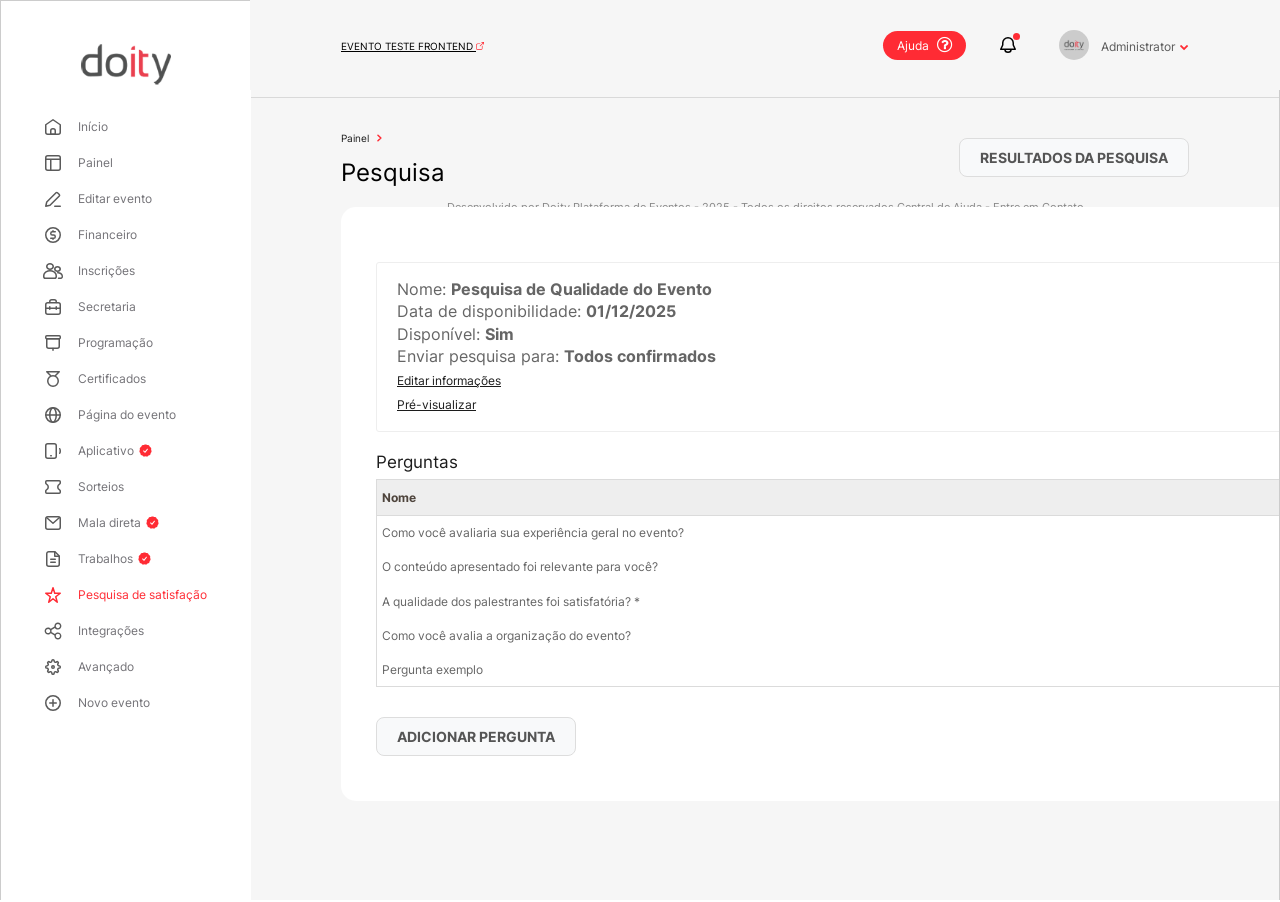
==== commit 1ed8c5f5: "feature(página geral): refatoração da UI da página" ====
--- a/pages/geral/index.html
+++ b/pages/geral/index.html
@@ -1,1484 +1,87 @@
-<!DOCTYPE html PUBLIC "-//W3C//DTD XHTML 1.0 Strict//EN" "http://www.w3.org/TR/xhtml1/DTD/xhtml1-strict.dtd">
-<html
-  xmlns="http://www.w3.org/1999/xhtml"
-  xml:lang="pt-br"
-  lang="pt-br"
-  data-scrapbook-source="https://doity.com.br/admin/pesquisas_perguntas/index/279481"
-  data-scrapbook-create="20251201182334660"
-  data-scrapbook-title="Pesquisa - Doity"
->
+<!doctype html>
+<html lang="pt-br">
   <head>
-    <meta http-equiv="Content-Type" content="text/html; charset=UTF-8" />
-    <title>Pesquisa - Doity</title>
-
-    <link rel="stylesheet" type="text/css" href="reset.css" />
-    <link rel="stylesheet" type="text/css" href="960.css" />
-    <link rel="stylesheet" type="text/css" href="jquery-ui.css" />
-    <link rel="stylesheet" type="text/css" href="thickbox.css" />
-    <link rel="stylesheet" type="text/css" href="doitystrap.css" />
-    <link rel="stylesheet" type="text/css" href="admin.css" />
-    <link rel="stylesheet" type="text/css" href="admin_text.css" />
-    <link rel="stylesheet" type="text/css" href="gray.css" />
-    <link rel="stylesheet" type="text/css" href="datepicker.css" />
-    <link rel="stylesheet" type="text/css" href="form.css" />
-    <link rel="stylesheet" type="text/css" href="menu.css" />
-    <link rel="stylesheet" type="text/css" href="messages.css" />
-    <link rel="stylesheet" type="text/css" href="statics.css" />
-    <link rel="stylesheet" type="text/css" href="tabs.css" />
-    <link rel="stylesheet" type="text/css" href="wysiwyg.css" />
-    <link rel="stylesheet" type="text/css" href="wysiwyg.modal.css" />
-    <link rel="stylesheet" type="text/css" href="wysiwyg-editor.css" />
-    <link rel="stylesheet" type="text/css" href="jquery.thumbs.css" />
-    <link rel="stylesheet" type="text/css" href="bootstrap-tooltip.css" />
-    <link rel="stylesheet" type="text/css" href="jquery.sidr.light.css" />
-    <link rel="stylesheet" type="text/css" href="admin_v2.css" />
-    <link rel="stylesheet" type="text/css" href="admin_responsive.css" />
-    <link rel="stylesheet" type="text/css" href="font-awesome.min.css" />
-    <link rel="stylesheet" type="text/css" href="croppie.css" />
-
-    <link rel="shortcut icon" href="favicon.png" />
+    <meta charset="UTF-8" />
+    <title>Pesquisa de Satisfação - Doity</title>
+
+    <meta name="viewport" content="width=device-width,initial-scale=1" />
+    <meta name="robots" content="noindex" />
+
+    <link rel="stylesheet" href="../../assets/css/modern/button.css" />
+    <link rel="stylesheet" href="../../assets/css/main.css" />
+    <link rel="shortcut icon" href="../../assets/images/favicon.png" />
     <link
       rel="apple-touch-icon"
       href="https://grcmlesydpcd.objectstorage.sa-saopaulo-1.oci.customer-oci.com/p/OQwcvnO-c63O08Gc2Kv4OTbJttj5ik60dguiDIyyQ0wuo5SWn-jHOLW9wNbylNqI/n/grcmlesydpcd/b/dtysppobjmntbkp01/o/media/doity/favicon.png"
     />
-    <meta name="viewport" content="width=device-width,initial-scale=1" />
-    <meta name="robots" content="noindex" />
-
-    <!-- Google Tag Manager -->
-
-    <!-- End Google Tag Manager -->
   </head>
 
   <body>
     <!-- Google Tag Manager (noscript) -->
-    <noscript
-      ><iframe
-        src="index_1.html"
-        height="0"
-        width="0"
-        style="display: none; visibility: hidden"
-      ></iframe
-    ></noscript>
+    <iframe-ns></iframe-ns>
     <!-- End Google Tag Manager (noscript) -->
 
-    <div id="ajax-loader" style="display: none">
-      <div>
-        <img src="ajax-loader-center.gif" id="img-ajax-load-center" alt="" />
-        <span class="ajax-loader-message"></span>
-      </div>
-    </div>
-    <style type="text/css">
-      #ajax-loader {
-        background-color: #111;
-        bottom: 0;
-        left: 0;
-        position: fixed;
-        right: 0;
-        top: 0;
-        z-index: 1060;
-        background: rgba(0, 0, 0, 0.1);
-      }
-      #ajax-loader div {
-        display: block;
-        height: 10%;
-        left: 50%;
-        margin: -150px 0 0 -280px;
-        outline: medium none;
-        position: fixed;
-        top: 60%;
-        width: 560px;
-        z-index: 2050;
-      }
-
-      #ajax-loader span.ajax-loader-message {
-        display: none;
-        position: fixed;
-        background: #fcf8e3;
-        padding: 20px;
-        border-radius: 5px;
-        margin: 0 auto;
-        top: 50%;
-        margin-top: -20px;
-        font-size: 12px;
-        color: #8a6d3b;
-        border: 1px solid #faebcc;
-      }
-
-      #img-ajax-load-center {
-        background-color: #000000;
-        border-radius: 6px;
-        padding: 8px;
-        position: absolute;
-        left: 50%;
-        top: 50%;
-        margin-left: -24px;
-        margin-top: -24px;
-
-        opacity: 0.75;
-        -moz-opacity: 0.75;
-        filter: alpha(opacity=75);
-      }
-    </style>
+    <!-- ajax loader -->
+    <ajax-loader></ajax-loader>
+
     <div id="wrapper">
       <div class="container" style="width: 100% !important">
-        <div class="menu">
-          <ul class="sf-js-enabled">
-            <li>
-              <a href="https://doity.com.br/admin">Painel</a>
-            </li>
-
-            <li class="break"></li>
-
-            <li>
-              <a href="https://doity.com.br/admin/eventos">Eventos</a>
-            </li>
-
-            <li class="break"></li>
-
-            <li>
-              <a href="https://doity.com.br/admin/users">Usuários</a>
-              <ul class="sf-js-enabled">
-                <li><a href="https://doity.com.br/admin/users">Usuários</a></li>
-                <li><a href="https://doity.com.br/admin/roles">Perfis</a></li>
-                <li>
-                  <a href="https://doity.com.br/admin/acl/acl_permissions"
-                    >Permissões</a
-                  >
-                </li>
-              </ul>
-            </li>
-
-            <!--<li class="break"></li>
-    
-    <li>
-        <a href="/admin/settings/prefix/Site">Configurações</a>        <ul class="sf-js-enabled">
-            <li><a href="/admin/settings/prefix/Site">Site</a></li>
-            <li><a href="/admin/settings/prefix/Meta">Meta</a></li>
-            <li><a href="/admin/settings/prefix/Whitelabel">Whitelabel</a></li>
-        </ul>
-    </li>
-    -->
-
-            <li class="break"></li>
-
-            <li>
-              <a href="https://doity.com.br/admin/compras">Transações</a>
-            </li>
-            <li class="break"></li>
-
-            <li>
-              <a href="https://doity.com.br/admin/painel">Dashboard</a>
-            </li>
-            <li class="break"></li>
-
-            <li>
-              <a
-                target="_blank"
-                href="https://doity.com.br/evento-teste-frontend"
-                >Hotsite</a
-              >
-            </li>
-
-            <li class="break"></li>
-          </ul>
-        </div>
+        <!-- menu -->
+        <main-menu></main-menu>
+
         <div class="holder-parent">
           <div class="holder-left">
-            <div class="box big">
-              <div class="content">
-                <a href="https://doity.com.br/admin" style="margin-bottom: 20px"
-                  ><img src="logo-doity-black.png" style="width: 90px" alt=""
-                /></a>
-                <ul class="nav-left" id="admin-nav" style="overflow-y: scroll">
-                  <!-- opcoes do admin-->
-
-                  <li style="display: none">
-                    <a
-                      class="nome_evento d_margin_bottom-10"
-                      target="_blank"
-                      href="https://doity.com.br/evento-teste-frontend"
-                    >
-                      Evento Teste Frontend
-                      <svg
-                        xmlns="http://www.w3.org/2000/svg"
-                        width="8"
-                        height="8"
-                        viewBox="0 0 8 8"
-                        fill="none"
-                        style="min-width: 8px; min-height: 8px"
-                      >
-                        <path
-                          fill-rule="evenodd"
-                          clip-rule="evenodd"
-                          d="M2.97931 1.44385H3.99726C4.18158 1.44385 4.331 1.59327 4.331 1.7776C4.331 1.96192 4.18158 2.11134 3.99726 2.11134H3.00373C2.36498 2.11134 1.91948 2.11205 1.58335 2.15724C1.25683 2.20115 1.08391 2.28144 0.960752 2.4046C0.837597 2.52776 0.757299 2.70067 0.713397 3.0272C0.668206 3.36333 0.667495 3.80882 0.667495 4.44759V4.99612C0.667495 5.63487 0.668206 6.08034 0.713397 6.41647C0.757299 6.743 0.837597 6.91594 0.960752 7.03909C1.08391 7.16225 1.25683 7.24256 1.58335 7.28647C1.91948 7.33162 2.36497 7.33233 3.00373 7.33233H3.55226C4.19101 7.33233 4.63651 7.33162 4.97265 7.28647C5.29918 7.24256 5.47207 7.16225 5.59522 7.03909C5.71838 6.91594 5.79869 6.743 5.8426 6.41647C5.8878 6.08034 5.88851 5.63487 5.88851 4.99612V4.00257C5.88851 3.81826 6.03793 3.66883 6.22224 3.66883C6.40655 3.66883 6.55597 3.81826 6.55597 4.00257V5.02052C6.55602 5.6291 6.55602 6.11963 6.50415 6.50545C6.45028 6.90598 6.33509 7.24322 6.06722 7.51109C5.79935 7.77891 5.46211 7.89415 5.06158 7.94798C4.67576 7.99984 4.18523 7.99984 3.57667 7.99984H2.97931C2.37074 7.99984 1.88021 7.99984 1.49441 7.94798C1.09387 7.89415 0.756615 7.77891 0.488763 7.51109C0.22091 7.24322 0.105706 6.90598 0.0518534 6.50545C-1.62058e-05 6.11963 -8.65683e-06 5.6291 2.32023e-07 5.02052V4.42315C-8.65683e-06 3.81458 -1.62058e-05 3.32406 0.0518534 2.93826C0.105706 2.53771 0.22091 2.20046 0.488763 1.93261C0.756615 1.66476 1.09387 1.54955 1.49441 1.4957C1.88021 1.44383 2.37074 1.44384 2.97931 1.44385Z"
-                          fill="#FF2B34"
-                        ></path>
-                        <path
-                          fill-rule="evenodd"
-                          clip-rule="evenodd"
-                          d="M5.66465 0.667495C5.48034 0.667495 5.33092 0.518073 5.33092 0.33375C5.33092 0.149426 5.48034 0 5.66465 0H7.66718C7.85149 0 8.00091 0.149426 8.00091 0.33375V2.33624C8.00091 2.52056 7.85149 2.66998 7.66718 2.66998C7.48282 2.66998 7.3334 2.52056 7.3334 2.33624V1.13949L4.34319 4.12972C4.21284 4.26007 4.00151 4.26007 3.87119 4.12972C3.74085 3.99939 3.74085 3.78807 3.87119 3.65773L6.8614 0.667495H5.66465Z"
-                          fill="#FF2B34"
-                        ></path>
-                      </svg>
-                    </a>
-                  </li>
-
-                  <li>
-                    <a href="https://doity.com.br/admin">
-                      <svg
-                        xmlns="http://www.w3.org/2000/svg"
-                        width="24"
-                        height="24"
-                        viewBox="0 0 24 24"
-                        fill="none"
-                      >
-                        <path
-                          d="M6.75024 19.2502H17.2502C18.3548 19.2502 19.2502 18.3548 19.2502 17.2502V9.75025L12.0002 4.75024L4.75024 9.75025V17.2502C4.75024 18.3548 5.64568 19.2502 6.75024 19.2502Z"
-                          stroke="#5A5A5A"
-                          stroke-width="1.5"
-                          stroke-linecap="round"
-                          stroke-linejoin="round"
-                        ></path>
-                        <path
-                          d="M9.75 15.7495C9.75 14.6449 10.6455 13.7495 11.75 13.7495H12.25C13.3546 13.7495 14.25 14.6449 14.25 15.7495V19.2495H9.75V15.7495Z"
-                          stroke="#5A5A5A"
-                          stroke-width="1.5"
-                          stroke-linecap="round"
-                          stroke-linejoin="round"
-                        ></path>
-                      </svg>
-                      <span> Início </span>
-                    </a>
-                  </li>
-
-                  <!-- opcoes do admin whitelabel-->
-
-                  <li>
-                    <a
-                      class="odd-svg-left"
-                      href="https://doity.com.br/admin/bank/contas/getCarteiras/279481"
-                    >
-                      <!-- '/admin/users/carteiras_user' TODO revisar merge -->
-                      <svg
-                        xmlns="http://www.w3.org/2000/svg"
-                        width="24"
-                        height="24"
-                        viewBox="0 0 24 24"
-                        fill="none"
-                      >
-                        <path
-                          fill-rule="evenodd"
-                          clip-rule="evenodd"
-                          d="M6.3125 7.1875C6.3125 6.70425 6.70425 6.3125 7.1875 6.3125H14.8438C15.4478 6.3125 15.9375 6.80218 15.9375 7.40625V8.0625H7.1875C6.70425 8.0625 6.3125 7.67075 6.3125 7.1875ZM17.25 7.40625V8.0625H18.3438C18.7062 8.0625 19 8.35631 19 8.71875V16.5938C19 17.9227 17.9227 19 16.5938 19H7.40625C6.07732 19 5 17.9227 5 16.5938V7.40625C5 7.38011 5.00153 7.35432 5.0045 7.32898C5.00152 7.2822 5 7.23503 5 7.1875C5 5.97938 5.97938 5 7.1875 5H14.8438C16.1727 5 17.25 6.07732 17.25 7.40625ZM6.3125 9.19298V16.5938C6.3125 17.1978 6.80218 17.6875 7.40625 17.6875H16.5938C17.1978 17.6875 17.6875 17.1978 17.6875 16.5938V9.375H7.1875C6.87639 9.375 6.58045 9.31005 6.3125 9.19298ZM14.625 12.875C14.625 12.3918 15.0168 12 15.5 12C15.9832 12 16.375 12.3918 16.375 12.875C16.375 13.3582 15.9832 13.75 15.5 13.75C15.0168 13.75 14.625 13.3582 14.625 12.875Z"
-                          fill="#5A5A5A"
-                        ></path>
-                      </svg>
-                      <span>Doity Banking</span>
-                    </a>
-                  </li>
-
-                  <!-- opcoes do evento-->
-
-                  <li class="">
-                    <a
-                      class=""
-                      href="https://doity.com.br/admin/eventos/painel/279481"
-                    >
-                      <svg
-                        xmlns="http://www.w3.org/2000/svg"
-                        width="24"
-                        height="24"
-                        viewBox="0 0 24 24"
-                        fill="none"
-                      >
-                        <path
-                          d="M4.75 6.75C4.75 5.64543 5.64543 4.75 6.75 4.75H17.25C18.3546 4.75 19.25 5.64543 19.25 6.75V17.25C19.25 18.3546 18.3546 19.25 17.25 19.25H6.75C5.64543 19.25 4.75 18.3546 4.75 17.25V6.75Z"
-                          stroke="#5A5A5A"
-                          stroke-width="1.5"
-                          stroke-linecap="round"
-                          stroke-linejoin="round"
-                        ></path>
-                        <path
-                          d="M9.75 8.75V19"
-                          stroke="#5A5A5A"
-                          stroke-width="1.5"
-                          stroke-linecap="round"
-                          stroke-linejoin="round"
-                        ></path>
-                        <path
-                          d="M5 8.25H19"
-                          stroke="#5A5A5A"
-                          stroke-width="1.5"
-                          stroke-linecap="round"
-                          stroke-linejoin="round"
-                        ></path>
-                      </svg>
-                      <span> Painel </span>
-                    </a>
-                  </li>
-
-                  <li class="nav-left-li-sub">
-                    <a class="" href="#">
-                      <svg
-                        xmlns="http://www.w3.org/2000/svg"
-                        width="24"
-                        height="24"
-                        viewBox="0 0 24 24"
-                        fill="none"
-                      >
-                        <path
-                          d="M4.75 19.2501L9 18.2501L18.2929 8.9572C18.6834 8.56667 18.6834 7.93351 18.2929 7.54298L16.4571 5.7072C16.0666 5.31667 15.4334 5.31667 15.0429 5.7072L5.75 15.0001L4.75 19.2501Z"
-                          stroke="#5A5A5A"
-                          stroke-width="1.5"
-                          stroke-linecap="round"
-                          stroke-linejoin="round"
-                        ></path>
-                        <path
-                          d="M19.25 19.25H13.75"
-                          stroke="#5A5A5A"
-                          stroke-width="1.5"
-                          stroke-linecap="round"
-                          stroke-linejoin="round"
-                        ></path>
-                      </svg>
-                      <span> Editar evento </span>
-                    </a>
-                    <ul class="nav-left-sub">
-                      <li>
-                        <a href="https://doity.com.br/admin/eventos/add/279481">
-                          <span> Informações </span>
-                        </a>
-                      </li>
-
-                      <li>
-                        <a
-                          href="https://doity.com.br/admin/eventos/add_passo2/279481"
-                        >
-                          <span> Inscrições </span>
-                        </a>
-                      </li>
-
-                      <li>
-                        <a
-                          href="https://doity.com.br/admin/eventos/add_passo3/279481"
-                        >
-                          <span> Personalização </span>
-                        </a>
-                      </li>
-                    </ul>
-                  </li>
-
-                  <!-- <li class="">
-                    <a href="/admin/definicoes_evento/index/279481">
-                        <img src="/img/sidebar_doity/config.png" alt=""/>                        <span>Definições do evento</span>
-                    </a>
-                </li> -->
-
-                  <li class="nav-left-li-sub">
-                    <a class="" href="#">
-                      <svg
-                        xmlns="http://www.w3.org/2000/svg"
-                        width="24"
-                        height="24"
-                        viewBox="0 0 24 24"
-                        fill="none"
-                      >
-                        <path
-                          d="M12 19.25C16.0041 19.25 19.25 16.0041 19.25 12C19.25 7.99594 16.0041 4.75 12 4.75C7.99594 4.75 4.75 7.99594 4.75 12C4.75 16.0041 7.99594 19.25 12 19.25Z"
-                          stroke="#5A5A5A"
-                          stroke-width="1.5"
-                          stroke-linecap="round"
-                          stroke-linejoin="round"
-                        ></path>
-                        <path
-                          d="M14.25 8.75H11.375C10.4775 8.75 9.75 9.47754 9.75 10.375C9.75 11.2725 10.4775 12 11.375 12H12.625C13.5225 12 14.25 12.7275 14.25 13.625C14.25 14.5225 13.5225 15.25 12.625 15.25H9.75"
-                          stroke="#5A5A5A"
-                          stroke-width="1.5"
-                          stroke-linecap="round"
-                          stroke-linejoin="round"
-                        ></path>
-                        <path
-                          d="M12 7.75V8.25"
-                          stroke="#5A5A5A"
-                          stroke-width="1.5"
-                          stroke-linecap="round"
-                          stroke-linejoin="round"
-                        ></path>
-                        <path
-                          d="M12 15.75V16.25"
-                          stroke="#5A5A5A"
-                          stroke-width="1.5"
-                          stroke-linecap="round"
-                          stroke-linejoin="round"
-                        ></path>
-                      </svg>
-                      <span> Financeiro </span>
-                    </a>
-
-                    <ul class="nav-left-sub">
-                      <li class="">
-                        <a
-                          href="https://doity.com.br/admin/eventos/financeiro/279481"
-                        >
-                          <span> Painel financeiro </span>
-                        </a>
-                      </li>
-
-                      <li class="">
-                        <a
-                          class="green"
-                          data-toggle="tooltip"
-                          title="Ver detalhes dos pagamentos"
-                          href="https://doity.com.br/admin/inscricoes/pagamentos/279481"
-                        >
-                          <span> Pagamentos </span>
-                        </a>
-                      </li>
-
-                      <li class="">
-                        <a
-                          class="green"
-                          data-toggle="tooltip"
-                          title="Ver detalhes de receitas e despesas"
-                          href="https://doity.com.br/admin/movimentacoes/receita_despesa/279481"
-                        >
-                          <span> Receitas &amp; Despesas </span>
-                        </a>
-                      </li>
-
-                      <li class="">
-                        <a
-                          class="green"
-                          data-toggle="tooltip"
-                          title="Gerenciar afiliados do evento"
-                          href="https://doity.com.br/admin/afiliados/index/279481"
-                        >
-                          <span> Afiliados </span>
-                        </a>
-                      </li>
-
-                      <li class="">
-                        <a
-                          class="green"
-                          data-toggle="tooltip"
-                          title="Relatório de nota fiscal do evento"
-                          href="https://doity.com.br/relatorios/financeiro_bossa/279481"
-                        >
-                          <span> Relatório Nota Fiscal </span>
-                        </a>
-                      </li>
-                    </ul>
-                  </li>
-
-                  <li class="nav-left-li-sub">
-                    <a class="odd-svg-left" href="#">
-                      <svg
-                        xmlns="http://www.w3.org/2000/svg"
-                        width="24"
-                        height="24"
-                        viewBox="0 0 24 24"
-                        fill="none"
-                      >
-                        <path
-                          fill-rule="evenodd"
-                          clip-rule="evenodd"
-                          d="M8.99998 4C6.89466 4 5 5.47253 5 7.5C5 9.52747 6.89466 11 8.99998 11C11.1053 11 13 9.52747 13 7.5C13 5.47253 11.1053 4 8.99998 4ZM6.57427 7.5C6.57427 6.50698 7.55793 5.53314 8.99998 5.53314C10.442 5.53314 11.4257 6.50698 11.4257 7.5C11.4257 8.49302 10.442 9.46687 8.99998 9.46687C7.55793 9.46687 6.57427 8.49302 6.57427 7.5Z"
-                          fill="#5A5A5A"
-                        ></path>
-                        <path
-                          fill-rule="evenodd"
-                          clip-rule="evenodd"
-                          d="M16.5 7C14.674 7 13 8.2482 13 10C13 11.7518 14.674 13 16.5 13C18.326 13 20 11.7518 20 10C20 8.2482 18.326 7 16.5 7ZM14.6218 10C14.6218 9.28683 15.3575 8.53957 16.5 8.53957C17.6425 8.53957 18.3783 9.28683 18.3783 10C18.3783 10.7132 17.6425 11.4605 16.5 11.4605C15.3575 11.4605 14.6218 10.7132 14.6218 10Z"
-                          fill="#5A5A5A"
-                        ></path>
-                        <path
-                          fill-rule="evenodd"
-                          clip-rule="evenodd"
-                          d="M4.5805 12.2749C2.97797 13.2789 2.00002 15.066 2.00002 16.9925L2.00001 17.4336C1.99995 17.6024 1.99989 17.7464 2.01387 17.8771C2.13273 18.9882 2.9882 19.8642 4.06986 19.9858C4.19712 20.0001 4.33744 20 4.50216 20H13.4977C13.6625 20 13.8029 20.0001 13.9301 19.9858C15.0118 19.8642 15.8673 18.9882 15.9862 17.8771C16.0001 17.7464 16.0001 17.6024 16 17.4336V16.9925C16 15.066 15.0221 13.2789 13.4195 12.2749C10.7064 10.575 7.29363 10.575 4.5805 12.2749ZM3.52783 16.9925C3.52783 15.6137 4.22774 14.3336 5.37626 13.6141C7.60078 12.2204 10.3992 12.2204 12.6237 13.6141C13.7722 14.3336 14.4721 15.6137 14.4721 16.9925V17.3949C14.4721 17.6226 14.471 17.6725 14.4674 17.7058C14.427 18.0843 14.1352 18.3845 13.7639 18.4263C13.7311 18.43 13.6821 18.4312 13.4603 18.4312H4.53975C4.31788 18.4312 4.2689 18.43 4.23614 18.4263C3.86483 18.3845 3.57303 18.0843 3.53255 17.7058C3.52899 17.6725 3.52783 17.6226 3.52783 17.3949V16.9925Z"
-                          fill="#5A5A5A"
-                        ></path>
-                        <path
-                          d="M20.0687 13.872C19.1098 13.2758 18.0271 12.9865 16.9501 13.0005C16.8545 13.0018 16.7588 13.0054 16.6633 13.0115C16.2757 13.0359 15.9782 13.3927 16.0013 13.8107C16.0243 14.2286 16.3588 14.5453 16.7462 14.5209C16.8198 14.5162 16.8936 14.5134 16.9673 14.5124C17.7989 14.5016 18.6302 14.7252 19.3619 15.1802C20.1364 15.6617 20.5904 16.5045 20.5904 17.3919V17.656C20.5905 17.7678 20.5896 17.8104 20.5864 17.8396C20.5529 18.1508 20.3007 18.4414 19.9272 18.4831C19.8911 18.4872 19.8425 18.488 19.7342 18.488H17.4521C17.0639 18.488 16.7473 18.8252 16.7473 19.2439C16.7473 19.6626 17.0639 20 17.4521 20H19.7478C19.8356 20.0001 19.9558 20.0002 20.073 19.9871C21.0536 19.8777 21.8716 19.0807 21.9866 18.0133C22.0002 17.8875 22.0001 17.7594 22 17.6708V17.6695V17.6551V17.3919C22 15.9392 21.2569 14.6107 20.0687 13.872Z"
-                          fill="#5A5A5A"
-                        ></path>
-                      </svg>
-                      <span> Inscrições </span>
-                    </a>
-                    <ul class="nav-left-sub">
-                      <li class="">
-                        <a
-                          href="https://doity.com.br/admin/users/index2/279481"
-                        >
-                          <span> Lista de inscritos </span>
-                        </a>
-                      </li>
-
-                      <li class="">
-                        <a
-                          href="https://doity.com.br/admin/atividades/adquirir_inscricao_atividades/279481"
-                        >
-                          <span> Inscrições em atividades </span>
-                        </a>
-                      </li>
-
-                      <li class="">
-                        <a
-                          data-toggle="tooltip"
-                          title="Adicionar inscrição gratuita/cortesia"
-                          class="green"
-                          href="https://doity.com.br/admin/users/add2/279481"
-                        >
-                          <span> Adicionar participante </span>
-                        </a>
-                      </li>
-
-                      <li class="">
-                        <a
-                          class="green"
-                          data-toggle="tooltip"
-                          title="Visualizar intenções de compras que foram abandonadas"
-                          href="https://doity.com.br/admin/inscricoes/inscricoes_incompletas/279481"
-                        >
-                          <span> Inscrições incompletas </span>
-                        </a>
-                      </li>
-                    </ul>
-                  </li>
-
-                  <li class="nav-left-li-sub">
-                    <a class="" href="#">
-                      <svg
-                        xmlns="http://www.w3.org/2000/svg"
-                        width="24"
-                        height="24"
-                        viewBox="0 0 24 24"
-                        fill="none"
-                      >
-                        <path
-                          d="M4.75 9.75C4.75 8.64543 5.64543 7.75 6.75 7.75H17.25C18.3546 7.75 19.25 8.64543 19.25 9.75V17.25C19.25 18.3546 18.3546 19.25 17.25 19.25H6.75C5.64543 19.25 4.75 18.3546 4.75 17.25V9.75Z"
-                          stroke="#5A5A5A"
-                          stroke-width="1.5"
-                          stroke-linecap="round"
-                          stroke-linejoin="round"
-                        ></path>
-                        <path
-                          d="M8.75 7.5V6.75C8.75 5.64543 9.64543 4.75 10.75 4.75H13.25C14.3546 4.75 15.25 5.64543 15.25 6.75V7.5"
-                          stroke="#5A5A5A"
-                          stroke-width="1.5"
-                          stroke-linecap="round"
-                          stroke-linejoin="round"
-                        ></path>
-                        <path
-                          d="M5 13.25H19"
-                          stroke="#5A5A5A"
-                          stroke-width="1.5"
-                          stroke-linecap="round"
-                          stroke-linejoin="round"
-                        ></path>
-                        <path
-                          d="M8.75 11.75V14.25"
-                          stroke="#5A5A5A"
-                          stroke-width="1.5"
-                          stroke-linecap="round"
-                          stroke-linejoin="round"
-                        ></path>
-                        <path
-                          d="M15.25 11.75V14.25"
-                          stroke="#5A5A5A"
-                          stroke-width="1.5"
-                          stroke-linecap="round"
-                          stroke-linejoin="round"
-                        ></path>
-                      </svg>
-                      <span> Secretaria </span>
-                    </a>
-                    <ul class="nav-left-sub">
-                      <li class="">
-                        <a
-                          class="green"
-                          data-toggle="tooltip"
-                          title="Baixar lista de frequência"
-                          target="_blank"
-                          href="https://doity.com.br/admin/eventos/imprimir_lista_frequencia/279481"
-                        >
-                          <span> Lista de frequência </span>
-                        </a>
-                      </li>
-
-                      <li class="">
-                        <a
-                          href="https://doity.com.br/admin/credenciamento/index/279481"
-                        >
-                          <span> Credenciamento </span>
-                        </a>
-                      </li>
-
-                      <li class="">
-                        <a
-                          href="https://doity.com.br/admin/etiquetas/index/279481"
-                        >
-                          <span
-                            style="display: flex; align-items: center; gap: 5px"
-                          >
-                            Etiquetas
-                            <img
-                              src="selo-pro.svg"
-                              alt=""
-                              style="margin: 0; width: 13px; height: 13px"
-                            />
-                          </span>
-                        </a>
-                      </li>
-
-                      <li class="">
-                        <a
-                          href="https://doity.com.br/admin/entradas_saidas/index/279481"
-                        >
-                          <span
-                            style="display: flex; align-items: center; gap: 5px"
-                          >
-                            Entrada/Saída
-                            <img
-                              src="selo-pro.svg"
-                              alt=""
-                              style="margin: 0; width: 13px; height: 13px"
-                            />
-                          </span>
-                        </a>
-                      </li>
-                    </ul>
-                  </li>
-
-                  <li class="nav-left-li-sub">
-                    <a class="" href="#">
-                      <svg
-                        xmlns="http://www.w3.org/2000/svg"
-                        width="24"
-                        height="24"
-                        viewBox="0 0 24 24"
-                        fill="none"
-                      >
-                        <path
-                          d="M18.25 7.75H5.75V15.25C5.75 16.3546 6.64543 17.25 7.75 17.25H16.25C17.3546 17.25 18.25 16.3546 18.25 15.25V7.75Z"
-                          stroke="#5A5A5A"
-                          stroke-width="1.5"
-                          stroke-linecap="round"
-                          stroke-linejoin="round"
-                        ></path>
-                        <path
-                          d="M18.25 4.75H5.75C5.19772 4.75 4.75 5.19772 4.75 5.75V6.75C4.75 7.30228 5.19772 7.75 5.75 7.75H18.25C18.8023 7.75 19.25 7.30228 19.25 6.75V5.75C19.25 5.19772 18.8023 4.75 18.25 4.75Z"
-                          stroke="#5A5A5A"
-                          stroke-width="1.5"
-                          stroke-linecap="round"
-                          stroke-linejoin="round"
-                        ></path>
-                        <path
-                          d="M12 17.5V19.25"
-                          stroke="#5A5A5A"
-                          stroke-width="1.5"
-                          stroke-linecap="round"
-                          stroke-linejoin="round"
-                        ></path>
-                      </svg>
-                      <span> Programação </span>
-                    </a>
-                    <ul class="nav-left-sub">
-                      <li class="">
-                        <a
-                          href="https://doity.com.br/admin/atividades/index/279481"
-                        >
-                          <span> Atividades </span>
-                        </a>
-                      </li>
-
-                      <li class="">
-                        <a
-                          href="https://doity.com.br/admin/palestrantes/index/279481"
-                        >
-                          <span> Palestrantes </span>
-                        </a>
-                      </li>
-                    </ul>
-                  </li>
-
-                  <li class="nav-left-li-sub">
-                    <a
-                      class=""
-                      href="https://doity.com.br/admin/certificados/index/279481"
-                    >
-                      <svg
-                        xmlns="http://www.w3.org/2000/svg"
-                        width="24"
-                        height="24"
-                        viewBox="0 0 24 24"
-                        fill="none"
-                      >
-                        <path
-                          d="M14.25 8.75L18.25 4.75H5.75L9.75 8.75"
-                          stroke="#5A5A5A"
-                          stroke-width="1.5"
-                          stroke-linecap="round"
-                          stroke-linejoin="round"
-                        ></path>
-                        <path
-                          d="M12 19.25C14.8995 19.25 17.25 16.8995 17.25 14C17.25 11.1005 14.8995 8.75 12 8.75C9.10051 8.75 6.75 11.1005 6.75 14C6.75 16.8995 9.10051 19.25 12 19.25Z"
-                          stroke="#5A5A5A"
-                          stroke-width="1.5"
-                          stroke-linecap="round"
-                          stroke-linejoin="round"
-                        ></path>
-                      </svg>
-                      <span> Certificados </span>
-                    </a>
-                  </li>
-
-                  <li class="nav-left-li-sub">
-                    <a class="" href="#">
-                      <svg
-                        xmlns="http://www.w3.org/2000/svg"
-                        width="24"
-                        height="24"
-                        viewBox="0 0 24 24"
-                        fill="none"
-                      >
-                        <path
-                          d="M12 19.25C16.0041 19.25 19.25 16.0041 19.25 12C19.25 7.99594 16.0041 4.75 12 4.75C7.99594 4.75 4.75 7.99594 4.75 12C4.75 16.0041 7.99594 19.25 12 19.25Z"
-                          stroke="#5A5A5A"
-                          stroke-width="1.5"
-                          stroke-linecap="round"
-                          stroke-linejoin="round"
-                        ></path>
-                        <path
-                          d="M15.25 12C15.25 16.5 13.2426 19.25 12 19.25C10.7574 19.25 8.75 16.5 8.75 12C8.75 7.5 10.7574 4.75 12 4.75C13.2426 4.75 15.25 7.5 15.25 12Z"
-                          stroke="#5A5A5A"
-                          stroke-width="1.5"
-                          stroke-linecap="round"
-                          stroke-linejoin="round"
-                        ></path>
-                        <path
-                          d="M5 12H12H19"
-                          stroke="#5A5A5A"
-                          stroke-width="1.5"
-                          stroke-linecap="round"
-                          stroke-linejoin="round"
-                        ></path>
-                      </svg>
-                      <span> Página do evento </span>
-                    </a>
-                    <ul class="nav-left-sub">
-                      <li class="">
-                        <a href="https://doity.com.br/admin/eventos/seo/279481">
-                          <span> SEO </span>
-                        </a>
-                      </li>
-
-                      <li class="">
-                        <a
-                          href="https://doity.com.br/admin/galerias/index/279481"
-                        >
-                          <span> Fotos </span>
-                        </a>
-                      </li>
-                      <li class="">
-                        <a
-                          href="https://doity.com.br/admin/videos/index/279481"
-                        >
-                          <span> Vídeos </span>
-                        </a>
-                      </li>
-
-                      <li class="">
-                        <a
-                          href="https://doity.com.br/admin/parceiros/index/279481"
-                        >
-                          <span> Parceiros </span>
-                        </a>
-                      </li>
-
-                      <li class="">
-                        <a
-                          href="https://doity.com.br/admin/links/index2/279481"
-                        >
-                          <span> Menu </span>
-                        </a>
-                      </li>
-                      <li class="">
-                        <a
-                          href="https://doity.com.br/admin/nodes/index2/279481"
-                        >
-                          <span> Conteúdo/Blog </span>
-                        </a>
-                      </li>
-
-                      <li class="">
-                        <a
-                          href="https://doity.com.br/admin/eventos/box_inscricao/279481"
-                        >
-                          <span> Box de inscrição </span>
-                        </a>
-                      </li>
-
-                      <li class="">
-                        <a
-                          href="https://doity.com.br/admin/certificados/box_certificado/279481"
-                        >
-                          <span> Box de certificado </span>
-                        </a>
-                      </li>
-                    </ul>
-                  </li>
-
-                  <li class="">
-                    <a
-                      class=""
-                      href="https://doity.com.br/admin/apps/adquirir_app/279481"
-                    >
-                      <svg
-                        xmlns="http://www.w3.org/2000/svg"
-                        width="24"
-                        height="24"
-                        viewBox="0 0 24 24"
-                        fill="none"
-                      >
-                        <path
-                          d="M4.75 6.75C4.75 5.64543 5.64543 4.75 6.75 4.75H13.25C14.3546 4.75 15.25 5.64543 15.25 6.75V17.25C15.25 18.3546 14.3546 19.25 13.25 19.25H6.75C5.64543 19.25 4.75 18.3546 4.75 17.25V6.75Z"
-                          stroke="#5A5A5A"
-                          stroke-width="1.5"
-                          stroke-linecap="round"
-                          stroke-linejoin="round"
-                        ></path>
-                        <path
-                          d="M10.25 16.75H9.75"
-                          stroke="#5A5A5A"
-                          stroke-width="1.5"
-                          stroke-linecap="round"
-                          stroke-linejoin="round"
-                        ></path>
-                        <path
-                          d="M18.75 14.25C18.75 14.25 19.25 13.3438 19.25 12C19.25 10.6562 18.75 9.75 18.75 9.75"
-                          stroke="#5A5A5A"
-                          stroke-width="1.5"
-                          stroke-linecap="round"
-                          stroke-linejoin="round"
-                        ></path>
-                      </svg>
-                      <span
-                        style="display: flex; align-items: center; gap: 5px"
-                      >
-                        Aplicativo
-                        <img
-                          src="selo-pro.svg"
-                          alt=""
-                          style="margin: 0; width: 13px; height: 13px"
-                        />
-                      </span>
-                    </a>
-                  </li>
-
-                  <li class="">
-                    <a
-                      class=""
-                      href="https://doity.com.br/admin/eventos/sorteios/279481"
-                    >
-                      <svg
-                        xmlns="http://www.w3.org/2000/svg"
-                        width="24"
-                        height="24"
-                        viewBox="0 0 24 24"
-                        fill="none"
-                      >
-                        <path
-                          d="M19.25 6.75C19.25 6.19772 18.8023 5.75 18.25 5.75H5.75C5.19772 5.75 4.75 6.19771 4.75 6.75V8.04566C4.75 8.50939 5.07835 8.89813 5.49029 9.11107C6.53552 9.65136 7.25 10.7422 7.25 12C7.25 13.2578 6.53552 14.3486 5.49029 14.8889C5.07835 15.1019 4.75 15.4906 4.75 15.9543V17.25C4.75 17.8023 5.19771 18.25 5.75 18.25H18.25C18.8023 18.25 19.25 17.8023 19.25 17.25V15.9543C19.25 15.4906 18.9216 15.1019 18.5097 14.8889C17.4645 14.3486 16.75 13.2578 16.75 12C16.75 10.7422 17.4645 9.65136 18.5097 9.11107C18.9216 8.89813 19.25 8.50939 19.25 8.04566V6.75Z"
-                          stroke="#5A5A5A"
-                          stroke-width="1.5"
-                          stroke-linecap="round"
-                          stroke-linejoin="round"
-                        ></path>
-                      </svg>
-                      <span> Sorteios </span>
-                    </a>
-                  </li>
-
-                  <li class="">
-                    <a
-                      class=""
-                      href="https://doity.com.br/admin/mailing/index/279481"
-                    >
-                      <svg
-                        xmlns="http://www.w3.org/2000/svg"
-                        width="24"
-                        height="24"
-                        viewBox="0 0 24 24"
-                        fill="none"
-                      >
-                        <path
-                          d="M4.75 7.75C4.75 6.64543 5.64543 5.75 6.75 5.75H17.25C18.3546 5.75 19.25 6.64543 19.25 7.75V16.25C19.25 17.3546 18.3546 18.25 17.25 18.25H6.75C5.64543 18.25 4.75 17.3546 4.75 16.25V7.75Z"
-                          stroke="#5A5A5A"
-                          stroke-width="1.5"
-                          stroke-linecap="round"
-                          stroke-linejoin="round"
-                        ></path>
-                        <path
-                          d="M5.5 6.5L12 12.25L18.5 6.5"
-                          stroke="#5A5A5A"
-                          stroke-width="1.5"
-                          stroke-linecap="round"
-                          stroke-linejoin="round"
-                        ></path>
-                      </svg>
-                      <span
-                        style="display: flex; align-items: center; gap: 5px"
-                      >
-                        Mala direta
-                        <img
-                          src="selo-pro.svg"
-                          alt=""
-                          style="margin: 0; width: 13px; height: 13px"
-                        />
-                      </span>
-                    </a>
-                  </li>
-
-                  <li class="">
-                    <a
-                      class=""
-                      href="https://doity.com.br/admin/modelos_submissoes/adquirir_submissao/279481"
-                    >
-                      <svg
-                        xmlns="http://www.w3.org/2000/svg"
-                        width="24"
-                        height="24"
-                        viewBox="0 0 24 24"
-                        fill="none"
-                      >
-                        <path
-                          d="M7.75 19.25H16.25C17.3546 19.25 18.25 18.3546 18.25 17.25V9L14 4.75H7.75C6.64543 4.75 5.75 5.64543 5.75 6.75V17.25C5.75 18.3546 6.64543 19.25 7.75 19.25Z"
-                          stroke="#5A5A5A"
-                          stroke-width="1.5"
-                          stroke-linecap="round"
-                          stroke-linejoin="round"
-                        ></path>
-                        <path
-                          d="M18 9.25H13.75V5"
-                          stroke="#5A5A5A"
-                          stroke-width="1.5"
-                          stroke-linecap="round"
-                          stroke-linejoin="round"
-                        ></path>
-                        <path
-                          d="M9.75 15.25H14.25"
-                          stroke="#5A5A5A"
-                          stroke-width="1.5"
-                          stroke-linecap="round"
-                          stroke-linejoin="round"
-                        ></path>
-                        <path
-                          d="M9.75 12.25H14.25"
-                          stroke="#5A5A5A"
-                          stroke-width="1.5"
-                          stroke-linecap="round"
-                          stroke-linejoin="round"
-                        ></path>
-                      </svg>
-                      <span
-                        style="display: flex; align-items: center; gap: 5px"
-                      >
-                        Trabalhos
-                        <img
-                          src="selo-pro.svg"
-                          alt=""
-                          style="margin: 0; width: 13px; height: 13px"
-                        />
-                      </span>
-                    </a>
-                  </li>
-
-                  <!-- pesquisa -->
-
-                  <li class="">
-                    <a
-                      class="selected-svg"
-                      href="https://doity.com.br/admin/pesquisas/index/279481"
-                    >
-                      <svg
-                        xmlns="http://www.w3.org/2000/svg"
-                        width="24"
-                        height="24"
-                        viewBox="0 0 24 24"
-                        fill="none"
-                      >
-                        <path
-                          d="M12 4.75L13.75 10.25H19.25L14.75 13.75L16.25 19.25L12 15.75L7.75 19.25L9.25 13.75L4.75 10.25H10.25L12 4.75Z"
-                          stroke="#5A5A5A"
-                          stroke-width="1.5"
-                          stroke-linecap="round"
-                          stroke-linejoin="round"
-                        ></path>
-                      </svg>
-                      <span
-                        style="display: flex; align-items: center; gap: 5px"
-                      >
-                        Pesquisa de satisfação
-                      </span>
-                    </a>
-                  </li>
-
-                  <li class="">
-                    <a
-                      class="odd-svg-left"
-                      href="https://doity.com.br/admin/integracoes/index/279481"
-                    >
-                      <svg
-                        xmlns="http://www.w3.org/2000/svg"
-                        width="24"
-                        height="24"
-                        viewBox="0 0 24 24"
-                        fill="none"
-                      >
-                        <path
-                          fill-rule="evenodd"
-                          clip-rule="evenodd"
-                          d="M16.8996 3.6001C18.8326 3.6001 20.3996 5.1671 20.3996 7.1001C20.3996 9.0331 18.8326 10.6001 16.8996 10.6001C15.618 10.6001 14.4974 9.91131 13.8876 8.88373L10.44 10.9522C10.5437 11.2831 10.5996 11.6351 10.5996 12.0001C10.5996 12.3651 10.5437 12.7171 10.44 13.0479L13.8876 15.1165C14.4974 14.0889 15.618 13.4001 16.8996 13.4001C18.8326 13.4001 20.3996 14.9671 20.3996 16.9001C20.3996 18.8331 18.8326 20.4001 16.8996 20.4001C14.9666 20.4001 13.3996 18.8331 13.3996 16.9001C13.3996 16.7551 13.4084 16.6123 13.4256 16.472L9.76106 14.2732C9.11911 15.0241 8.16494 15.5001 7.09961 15.5001C5.16661 15.5001 3.59961 13.9331 3.59961 12.0001C3.59961 10.0671 5.16661 8.5001 7.09961 8.5001C8.16494 8.5001 9.11911 8.97607 9.76106 9.72695L13.4256 7.52826C13.4084 7.38794 13.3996 7.24504 13.3996 7.1001C13.3996 5.1671 14.9666 3.6001 16.8996 3.6001ZM16.8996 5.0001C18.0594 5.0001 18.9996 5.9403 18.9996 7.1001C18.9996 8.25989 18.0594 9.2001 16.8996 9.2001C15.7398 9.2001 14.7996 8.25989 14.7996 7.1001C14.7996 5.9403 15.7398 5.0001 16.8996 5.0001ZM7.09961 9.9001C8.25941 9.9001 9.19961 10.8403 9.19961 12.0001C9.19961 13.1599 8.25941 14.1001 7.09961 14.1001C5.93981 14.1001 4.99961 13.1599 4.99961 12.0001C4.99961 10.8403 5.93981 9.9001 7.09961 9.9001ZM18.9996 16.9001C18.9996 15.7403 18.0594 14.8001 16.8996 14.8001C15.7398 14.8001 14.7996 15.7403 14.7996 16.9001C14.7996 18.0599 15.7398 19.0001 16.8996 19.0001C18.0594 19.0001 18.9996 18.0599 18.9996 16.9001Z"
-                          fill="#5A5A5A"
-                        ></path>
-                      </svg>
-                      <span> Integrações </span>
-                    </a>
-                  </li>
-
-                  <!-- metricas -->
-
-                  <li>
-                    <a
-                      class=""
-                      href="https://doity.com.br/admin/eventos/edit2/279481"
-                    >
-                      <svg
-                        xmlns="http://www.w3.org/2000/svg"
-                        width="24"
-                        height="24"
-                        viewBox="0 0 24 24"
-                        fill="none"
-                      >
-                        <path
-                          d="M13.1191 5.61336C13.0508 5.11856 12.6279 4.75 12.1285 4.75H11.8715C11.3721 4.75 10.9492 5.11856 10.8809 5.61336L10.7938 6.24511C10.7382 6.64815 10.4403 6.96897 10.0622 7.11922C10.006 7.14156 9.95021 7.16484 9.89497 7.18905C9.52217 7.3524 9.08438 7.3384 8.75876 7.09419L8.45119 6.86351C8.05307 6.56492 7.49597 6.60451 7.14408 6.9564L6.95641 7.14408C6.60452 7.49597 6.56492 8.05306 6.86351 8.45118L7.09419 8.75876C7.33841 9.08437 7.3524 9.52216 7.18905 9.89497C7.16484 9.95021 7.14156 10.006 7.11922 10.0622C6.96897 10.4403 6.64815 10.7382 6.24511 10.7938L5.61336 10.8809C5.11856 10.9492 4.75 11.372 4.75 11.8715V12.1285C4.75 12.6279 5.11856 13.0508 5.61336 13.1191L6.24511 13.2062C6.64815 13.2618 6.96897 13.5597 7.11922 13.9378C7.14156 13.994 7.16484 14.0498 7.18905 14.105C7.3524 14.4778 7.3384 14.9156 7.09419 15.2412L6.86351 15.5488C6.56492 15.9469 6.60451 16.504 6.9564 16.8559L7.14408 17.0436C7.49597 17.3955 8.05306 17.4351 8.45118 17.1365L8.75876 16.9058C9.08437 16.6616 9.52216 16.6476 9.89496 16.811C9.95021 16.8352 10.006 16.8584 10.0622 16.8808C10.4403 17.031 10.7382 17.3519 10.7938 17.7549L10.8809 18.3866C10.9492 18.8814 11.3721 19.25 11.8715 19.25H12.1285C12.6279 19.25 13.0508 18.8814 13.1191 18.3866L13.2062 17.7549C13.2618 17.3519 13.5597 17.031 13.9378 16.8808C13.994 16.8584 14.0498 16.8352 14.105 16.8109C14.4778 16.6476 14.9156 16.6616 15.2412 16.9058L15.5488 17.1365C15.9469 17.4351 16.504 17.3955 16.8559 17.0436L17.0436 16.8559C17.3955 16.504 17.4351 15.9469 17.1365 15.5488L16.9058 15.2412C16.6616 14.9156 16.6476 14.4778 16.811 14.105C16.8352 14.0498 16.8584 13.994 16.8808 13.9378C17.031 13.5597 17.3519 13.2618 17.7549 13.2062L18.3866 13.1191C18.8814 13.0508 19.25 12.6279 19.25 12.1285V11.8715C19.25 11.3721 18.8814 10.9492 18.3866 10.8809L17.7549 10.7938C17.3519 10.7382 17.031 10.4403 16.8808 10.0622C16.8584 10.006 16.8352 9.95021 16.8109 9.89496C16.6476 9.52216 16.6616 9.08437 16.9058 8.75875L17.1365 8.4512C17.4351 8.05308 17.3955 7.49599 17.0436 7.1441L16.8559 6.95642C16.504 6.60453 15.9469 6.56494 15.5488 6.86353L15.2412 7.09419C14.9156 7.33841 14.4778 7.3524 14.105 7.18905C14.0498 7.16484 13.994 7.14156 13.9378 7.11922C13.5597 6.96897 13.2618 6.64815 13.2062 6.24511L13.1191 5.61336Z"
-                          stroke="#5A5A5A"
-                          stroke-width="1.5"
-                          stroke-linecap="round"
-                          stroke-linejoin="round"
-                        ></path>
-                        <path
-                          d="M13.25 12C13.25 12.6904 12.6904 13.25 12 13.25C11.3096 13.25 10.75 12.6904 10.75 12C10.75 11.3096 11.3096 10.75 12 10.75C12.6904 10.75 13.25 11.3096 13.25 12Z"
-                          stroke="#5A5A5A"
-                          stroke-width="1.5"
-                          stroke-linecap="round"
-                          stroke-linejoin="round"
-                        ></path>
-                      </svg>
-                      <span> Avançado admin </span>
-                    </a>
-                  </li>
-
-                  <li>
-                    <a
-                      class=""
-                      href="https://doity.com.br/admin/eventos/avancado/279481"
-                    >
-                      <svg
-                        xmlns="http://www.w3.org/2000/svg"
-                        width="24"
-                        height="24"
-                        viewBox="0 0 24 24"
-                        fill="none"
-                      >
-                        <path
-                          d="M13.1191 5.61336C13.0508 5.11856 12.6279 4.75 12.1285 4.75H11.8715C11.3721 4.75 10.9492 5.11856 10.8809 5.61336L10.7938 6.24511C10.7382 6.64815 10.4403 6.96897 10.0622 7.11922C10.006 7.14156 9.95021 7.16484 9.89497 7.18905C9.52217 7.3524 9.08438 7.3384 8.75876 7.09419L8.45119 6.86351C8.05307 6.56492 7.49597 6.60451 7.14408 6.9564L6.95641 7.14408C6.60452 7.49597 6.56492 8.05306 6.86351 8.45118L7.09419 8.75876C7.33841 9.08437 7.3524 9.52216 7.18905 9.89497C7.16484 9.95021 7.14156 10.006 7.11922 10.0622C6.96897 10.4403 6.64815 10.7382 6.24511 10.7938L5.61336 10.8809C5.11856 10.9492 4.75 11.372 4.75 11.8715V12.1285C4.75 12.6279 5.11856 13.0508 5.61336 13.1191L6.24511 13.2062C6.64815 13.2618 6.96897 13.5597 7.11922 13.9378C7.14156 13.994 7.16484 14.0498 7.18905 14.105C7.3524 14.4778 7.3384 14.9156 7.09419 15.2412L6.86351 15.5488C6.56492 15.9469 6.60451 16.504 6.9564 16.8559L7.14408 17.0436C7.49597 17.3955 8.05306 17.4351 8.45118 17.1365L8.75876 16.9058C9.08437 16.6616 9.52216 16.6476 9.89496 16.811C9.95021 16.8352 10.006 16.8584 10.0622 16.8808C10.4403 17.031 10.7382 17.3519 10.7938 17.7549L10.8809 18.3866C10.9492 18.8814 11.3721 19.25 11.8715 19.25H12.1285C12.6279 19.25 13.0508 18.8814 13.1191 18.3866L13.2062 17.7549C13.2618 17.3519 13.5597 17.031 13.9378 16.8808C13.994 16.8584 14.0498 16.8352 14.105 16.8109C14.4778 16.6476 14.9156 16.6616 15.2412 16.9058L15.5488 17.1365C15.9469 17.4351 16.504 17.3955 16.8559 17.0436L17.0436 16.8559C17.3955 16.504 17.4351 15.9469 17.1365 15.5488L16.9058 15.2412C16.6616 14.9156 16.6476 14.4778 16.811 14.105C16.8352 14.0498 16.8584 13.994 16.8808 13.9378C17.031 13.5597 17.3519 13.2618 17.7549 13.2062L18.3866 13.1191C18.8814 13.0508 19.25 12.6279 19.25 12.1285V11.8715C19.25 11.3721 18.8814 10.9492 18.3866 10.8809L17.7549 10.7938C17.3519 10.7382 17.031 10.4403 16.8808 10.0622C16.8584 10.006 16.8352 9.95021 16.8109 9.89496C16.6476 9.52216 16.6616 9.08437 16.9058 8.75875L17.1365 8.4512C17.4351 8.05308 17.3955 7.49599 17.0436 7.1441L16.8559 6.95642C16.504 6.60453 15.9469 6.56494 15.5488 6.86353L15.2412 7.09419C14.9156 7.33841 14.4778 7.3524 14.105 7.18905C14.0498 7.16484 13.994 7.14156 13.9378 7.11922C13.5597 6.96897 13.2618 6.64815 13.2062 6.24511L13.1191 5.61336Z"
-                          stroke="#5A5A5A"
-                          stroke-width="1.5"
-                          stroke-linecap="round"
-                          stroke-linejoin="round"
-                        ></path>
-                        <path
-                          d="M13.25 12C13.25 12.6904 12.6904 13.25 12 13.25C11.3096 13.25 10.75 12.6904 10.75 12C10.75 11.3096 11.3096 10.75 12 10.75C12.6904 10.75 13.25 11.3096 13.25 12Z"
-                          stroke="#5A5A5A"
-                          stroke-width="1.5"
-                          stroke-linecap="round"
-                          stroke-linejoin="round"
-                        ></path>
-                      </svg>
-                      <span> Avançado </span>
-                    </a>
-                  </li>
-
-                  <li>
-                    <a href="https://doity.com.br/admin/eventos/add">
-                      <svg
-                        xmlns="http://www.w3.org/2000/svg"
-                        width="24"
-                        height="24"
-                        viewBox="0 0 24 24"
-                        fill="none"
-                      >
-                        <path
-                          d="M4.75 12C4.75 7.99594 7.99594 4.75 12 4.75C16.0041 4.75 19.25 7.99594 19.25 12C19.25 16.0041 16.0041 19.25 12 19.25C7.99594 19.25 4.75 16.0041 4.75 12Z"
-                          stroke="#5A5A5A"
-                          stroke-width="1.5"
-                          stroke-linecap="round"
-                          stroke-linejoin="round"
-                        ></path>
-                        <path
-                          d="M12 8.75V15.25"
-                          stroke="#5A5A5A"
-                          stroke-width="1.5"
-                          stroke-linecap="round"
-                          stroke-linejoin="round"
-                        ></path>
-                        <path
-                          d="M15.25 12H8.75"
-                          stroke="#5A5A5A"
-                          stroke-width="1.5"
-                          stroke-linecap="round"
-                          stroke-linejoin="round"
-                        ></path>
-                      </svg>
-                      <span> Novo evento </span>
-                    </a>
-                  </li>
-                </ul>
-              </div>
-            </div>
-
-            <div id="modalCredenciamentoMenu" style="display: none">
-              <div
-                id="modal_wrapper_shadow-lote"
-                class="modal_wrapper_shadow"
-              ></div>
-              <div
-                class="modal modal-custom fade"
-                tabindex="-1"
-                role="dialog"
-                aria-labelledby="myModalLabel"
-                aria-hidden="true"
-                style="
-                  width: 100%;
-                  max-width: 714px;
-                  box-shadow: unset;
-                  border: none;
-                  transform: unset;
-                  margin: -250px 0 0 -357px;
-                "
-              >
-                <div
-                  id="modal_premium_content"
-                  class="modal_mobile d_display-flex d_gap-10 d_padding-20"
-                >
-                  <div
-                    id="modal_premium_image"
-                    class="d_border_radius-10"
-                    style="background-color: #ffbebe"
+            <!-- sidebar -->
+            <sidebar-menu></sidebar-menu>
+
+            <!-- modal credenciamento -->
+            <modal-credenciamento></modal-credenciamento>
+          </div>
+
+          <div class="holder">
+            <!-- headbar doity -->
+            <headbar-doity></headbar-doity>
+
+            <div class="__left __center-mobile" style="flex-direction: column;">
+              <div class="breadcrumb" style="padding: 0 35px; display: flex; align-items: center; justify-content: space-between;">
+                <div>
+                  <p
+                    class="d_text-darker d_font_size-10 d_display-flex d_margin_bottom-10"
                   >
-                    <img src="selo-pro.gif" alt="" style="max-height: 370px" />
-                  </div>
-                  <div
-                    id="modal_premium_text"
-                    class="d_border_radius-10 d_display-flex d_flex-column d_align-none"
-                    style="background-color: #f6f6f6; padding: 20px 25px"
-                  >
-                    <p
-                      class="d_text-dark d_font_size-20 d_font_weight-700 d_margin_bottom-05"
-                    >
-                      Este é um recurso premium
-                    </p>
-                    <br />
-                    <p class="d_text-dark d_font_size-12 d_font_weight-400">
-                      Faça o upgrade para o <b>Credenciamento profissional</b> e
-                      adquira facilidades na hora de credenciar os
-                      participantes.
-                    </p>
-                    <div
-                      id="modal_premium_list"
-                      style="margin: 51.5px 0"
-                      class="d_display-flex d_flex-column d_align-none d_gap-05"
-                    >
-                      <span class="d_display-flex d_gap-10">
-                        <img
-                          src="selo-pro.svg"
-                          style="width: 13px; height: 13px"
-                        />
-                        <p class="d_text-dark d_font_size-10">
-                          Credenciamento direto
-                        </p>
-                      </span>
-                      <span class="d_display-flex d_gap-10">
-                        <img
-                          src="selo-pro.svg"
-                          style="width: 13px; height: 13px"
-                        />
-                        <p class="d_text-dark d_font_size-10">
-                          Credenciamento por ID
-                        </p>
-                      </span>
-                      <span class="d_display-flex d_gap-10">
-                        <img
-                          src="selo-pro.svg"
-                          style="width: 13px; height: 13px"
-                        />
-                        <p class="d_text-dark d_font_size-10">
-                          Credenciar todos os participantes de uma vez
-                        </p>
-                      </span>
-                      <span class="d_display-flex d_gap-10">
-                        <img
-                          src="selo-pro.svg"
-                          style="width: 13px; height: 13px"
-                        />
-                        <p class="d_text-dark d_font_size-10">
-                          Gerar etiquetas
-                        </p>
-                      </span>
-                      <span class="d_display-flex d_gap-10">
-                        <img
-                          src="selo-pro.svg"
-                          style="width: 13px; height: 13px"
-                        />
-                        <p class="d_text-dark d_font_size-10">
-                          Gerenciar entrada e saída dos participantes
-                        </p>
-                      </span>
-                    </div>
-                    <a
-                      class="btn_solicitar_orcamento d_button"
-                      style="width: 100% !important"
-                      href="https://doity.com.br/admin/eventos/painel/279481#open-modal-modulos"
-                    >
-                      Faça um upgrade
-                    </a>
-                  </div>
-                </div>
-              </div>
-            </div>
-          </div>
-          <div class="holder">
-            <div class="__headbar doity" style="width: screWidthpx">
-              <div class="__centered">
-                <a
-                  class="nome_evento"
-                  href="https://doity.com.br/evento-teste-frontend"
-                  target="_blank"
-                  >Evento Teste Frontend<svg
-                    style="margin-left: 3px; width: 10px; height: 10px"
-                    xmlns="http://www.w3.org/2000/svg"
-                    width="8"
-                    height="8"
-                    viewBox="0 0 8 8"
-                    fill="none"
-                  >
-                    <path
-                      fill-rule="evenodd"
-                      clip-rule="evenodd"
-                      d="M2.97931 1.44397H3.99726C4.18158 1.44397 4.331 1.5934 4.331 1.77772C4.331 1.96204 4.18158 2.11146 3.99726 2.11146H3.00373C2.36498 2.11146 1.91948 2.11218 1.58335 2.15737C1.25683 2.20127 1.08391 2.28157 0.960752 2.40473C0.837597 2.52788 0.757299 2.7008 0.713397 3.02732C0.668206 3.36345 0.667495 3.80895 0.667495 4.44771V4.99624C0.667495 5.635 0.668206 6.08046 0.713397 6.41659C0.757299 6.74313 0.837597 6.91606 0.960752 7.03921C1.08391 7.16237 1.25683 7.24268 1.58335 7.28659C1.91948 7.33175 2.36497 7.33246 3.00373 7.33246H3.55226C4.19101 7.33246 4.63651 7.33175 4.97265 7.28659C5.29918 7.24268 5.47207 7.16237 5.59522 7.03921C5.71838 6.91606 5.79869 6.74313 5.8426 6.41659C5.8878 6.08046 5.88851 5.635 5.88851 4.99624V4.00269C5.88851 3.81838 6.03793 3.66896 6.22224 3.66896C6.40655 3.66896 6.55597 3.81838 6.55597 4.00269V5.02064C6.55602 5.62922 6.55602 6.11975 6.50415 6.50557C6.45028 6.9061 6.33509 7.24335 6.06722 7.51121C5.79935 7.77903 5.46211 7.89428 5.06158 7.9481C4.67576 7.99997 4.18523 7.99996 3.57667 7.99996H2.97931C2.37074 7.99996 1.88021 7.99997 1.49441 7.9481C1.09387 7.89428 0.756615 7.77903 0.488763 7.51121C0.22091 7.24335 0.105706 6.9061 0.0518534 6.50557C-1.62058e-05 6.11975 -8.65683e-06 5.62922 2.32023e-07 5.02064V4.42327C-8.65683e-06 3.81471 -1.62058e-05 3.32418 0.0518534 2.93838C0.105706 2.53784 0.22091 2.20058 0.488763 1.93273C0.756615 1.66488 1.09387 1.54968 1.49441 1.49582C1.88021 1.44395 2.37074 1.44396 2.97931 1.44397Z"
-                      fill="#FF2B34"
-                    ></path>
-                    <path
-                      fill-rule="evenodd"
-                      clip-rule="evenodd"
-                      d="M5.66368 0.667495C5.47937 0.667495 5.32995 0.518073 5.32995 0.33375C5.32995 0.149426 5.47937 0 5.66368 0H7.6662C7.85051 0 7.99993 0.149426 7.99993 0.33375V2.33624C7.99993 2.52056 7.85051 2.66998 7.6662 2.66998C7.48185 2.66998 7.33243 2.52056 7.33243 2.33624V1.13949L4.34222 4.12972C4.21186 4.26007 4.00053 4.26007 3.87021 4.12972C3.73988 3.99939 3.73988 3.78807 3.87021 3.65773L6.86043 0.667495H5.66368Z"
-                      fill="#FF2B34"
-                    ></path></svg
-                ></a>
-                <div class="__left __top_menu-mobile">
-                  <a id="resp-menu" href="#admin-nav">
-                    <i class="fa fa-bars"></i>
-                  </a>
-                  <a
-                    class="__mobile-criar_novo"
-                    style="
-                      display: none;
-                      width: 28px;
-                      height: 28px;
-                      border-radius: 100px;
-                      background-color: #c2141c;
-                      filter: drop-shadow(0px 2px 5px rgba(0, 0, 0, 0.15));
-                      align-items: center;
-                      justify-content: center;
-                    "
-                    href="https://doity.com.br/admin/eventos/add"
-                  >
-                    <svg
+                    <a href="https://doity.com.br/admin/eventos/painel/279481"
+                      >Painel</a
+                    ><svg
                       xmlns="http://www.w3.org/2000/svg"
-                      width="18"
-                      height="18"
-                      viewBox="0 0 18 18"
+                      width="20"
+                      height="20"
+                      viewBox="0 0 20 20"
                       fill="none"
                     >
                       <path
-                        d="M9 4.3125V13.6875"
-                        stroke="white"
+                        d="M8.9585 7.29199L11.8752 10.0003L8.9585 12.7087"
+                        stroke="#FF2B34"
                         stroke-width="1.5"
                         stroke-linecap="round"
                         stroke-linejoin="round"
-                      ></path>
-                      <path
-                        d="M13.6875 9H4.3125"
-                        stroke="white"
-                        stroke-width="1.5"
-                        stroke-linecap="round"
-                        stroke-linejoin="round"
-                      ></path>
-                    </svg>
-                  </a>
+                      ></path></svg>
+                  </p>
+                  <span
+                    style="
+                      display: flex;
+                      flex-direction: column;
+                      justify-content: center;
+                      width: fit-content;
+                    "
+                    >Pesquisa</span
+                  >
+              </div>
+                <div style="font-weight: 500;">
+                  <button
+                    href="https://doity.com.br/admin/pesquisas_resultados/index/1402"
+                    class="btn-doity-secondary"
+                    >Resultados da Pesquisa</button
+                  >
                 </div>
-                <a href="https://doity.com.br/admin"
-                  ><img
-                    src="logo-doity-black.png"
-                    style="width: 90px"
-                    class="doity-logo"
-                    alt=""
-                /></a>
-                <div class="__right __items-row">
-                  <div class="__notificacoes">
-                    <a href="#" id="top-menu-help" class="open-help-admin">
-                      Ajuda
-                      <i
-                        class="fa fa-question-circle-o"
-                        style="
-                          font-size: 18px;
-                          vertical-align: middle;
-                          margin-right: 5px;
-                        "
-                      ></i>
-                    </a>
-                  </div>
-
-                  <div class="__bell-icon" style="display: none">
-                    <svg
-                      xmlns="http://www.w3.org/2000/svg"
-                      width="24"
-                      height="24"
-                      viewBox="0 0 24 24"
-                      fill="none"
-                    >
-                      <path
-                        d="M17.25 12V10C17.25 7.1005 14.8995 4.75 12 4.75C9.10051 4.75 6.75 7.10051 6.75 10V12L4.75 16.25H19.25L17.25 12Z"
-                        stroke="black"
-                        stroke-width="1.5"
-                        stroke-linecap="round"
-                        stroke-linejoin="round"
-                      ></path>
-                      <path
-                        d="M9 16.75C9 16.75 9 19.25 12 19.25C15 19.25 15 16.75 15 16.75"
-                        stroke="black"
-                        stroke-width="1.5"
-                        stroke-linecap="round"
-                        stroke-linejoin="round"
-                      ></path>
-                    </svg>
-                    <svg
-                      xmlns="http://www.w3.org/2000/svg"
-                      width="7"
-                      height="7"
-                      viewBox="0 0 7 7"
-                      fill="none"
-                      style="position: absolute; top: 0; right: 0"
-                    >
-                      <circle cx="3.5" cy="3.5" r="3.5" fill="#FF2B34"></circle>
-                    </svg>
-                  </div>
-
-                  <div
-                    class="__perfil __showAndHide"
-                    data-toggle="nav.__menu"
-                    id="perfil"
-                  >
-                    <div class="__avatar">
-                      <img src="1-avatar.png" alt="" />
-                    </div>
-                    <div class="__info">
-                      <h3>Administrator</h3>
-                      <i class="fa fa-chevron-down" style="color: #ff2b34"></i>
-                    </div>
-                    <nav class="__menu" id="menu">
-                      <ul class="__menu-root">
-                        <li>
-                          <a href="https://doity.com.br/admin/users/edit2"
-                            >Minha Conta</a
-                          >
-                        </li>
-                        <li>
-                          <a href="https://doity.com.br/admin/eventos"
-                            >Meus Eventos</a
-                          >
-                        </li>
-                        <li>
-                          <a href="https://api.doity.com.br/public/integracoes"
-                            >Integrações</a
-                          >
-                        </li>
-
-                        <li>
-                          <a
-                            href="https://doity.com.br/area-do-participante/painel"
-                            >Área do Participante</a
-                          >
-                        </li>
-                        <li>
-                          <a href="https://doity.com.br/admin/instituicoes"
-                            >Instituições</a
-                          >
-                        </li>
-
-                        <li>
-                          <a href="https://doity.com.br/admin/settings/news"
-                            >Atualizações</a
-                          >
-                        </li>
-
-                        <li>
-                          <a href="https://doity.com.br/admin/users/logout"
-                            >Sair</a
-                          >
-                        </li>
-                      </ul>
-                    </nav>
-                  </div>
-                  <!-- .perfil -->
-                </div>
-                <!-- .right.items-row -->
-              </div>
-              <!-- .centered -->
-            </div>
-            <div class="__left __center-mobile">
-              <div class="breadcrumb" style="padding: 0 35px">
-                <p
-                  class="d_text-darker d_font_size-10 d_display-flex d_margin_bottom-10"
-                >
-                  <a href="https://doity.com.br/admin/eventos/painel/279481"
-                    >Painel</a
-                  ><svg
-                    xmlns="http://www.w3.org/2000/svg"
-                    width="20"
-                    height="20"
-                    viewBox="0 0 20 20"
-                    fill="none"
-                  >
-                    <path
-                      d="M8.9585 7.29199L11.8752 10.0003L8.9585 12.7087"
-                      stroke="#FF2B34"
-                      stroke-width="1.5"
-                      stroke-linecap="round"
-                      stroke-linejoin="round"
-                    ></path></svg
-                  >Pesquisa
-                </p>
-                <span
-                  style="
-                    display: flex;
-                    flex-direction: column;
-                    justify-content: center;
-                    width: fit-content;
-                  "
-                  >Pesquisa</span
-                >
               </div>
 
               <div id="modal-help" class="contrato modal modal-large">
@@ -1511,17 +114,68 @@
               </div>
 
               <style type="text/css">
-                #modal-help iframe {
-                  position: absolute;
-                  top: 47px;
-                  left: 0;
-                  width: 100%;
-                  height: 100%;
-                }
+                    #modal-help iframe {
+                      position: absolute;
+                      top: 47px;
+                      left: 0;
+                      width: 100%;
+                      height: 100%;
+                    }
+                    .doity-buttons {
+                      display: flex;
+                      gap: 10px;
+                      justify-content: space-between;
+                      align-items: center;
+                      padding: 20px 10px;
+                    }
+
+                    /* Estilo compartilhado entre os dois botões */
+                    .btn-doity-primary,
+                    .btn-doity-secondary {
+                      padding: 10px 20px;
+                      text-decoration: none;
+                      border: none;
+                      cursor: pointer;
+                      transition: opacity 0.3s ease;
+                      border-radius: 8px;
+                      display: inline-block;
+                    }
+
+                    /* Efeito Hover (ao passar o mouse) */
+                    .btn-doity-primary:hover,
+                    .btn-doity-secondary:hover {
+                        opacity: 0.7;
+                    }
+
+                    /* --- Botão PRIMÁRIO (Salvar) --- */
+                    .btn-doity-primary {
+                        background-color: #ff2b34;
+                        color: white;
+                    }
+
+                    /* --- Botão SECUNDÁRIO (Cancelar) --- */
+                    .btn-doity-secondary {
+                        background-color: #f8f9fa;
+                        color: #555;
+                        border: 1px solid #ddd;
+                    }
+
+                    @media (max-width: 768px) {
+                      .doity-buttons {
+                          flex-direction: row-reverse;
+                          gap: 15px;
+                      }
+
+                      .btn-doity-primary,
+                      .btn-doity-secondary {
+                          width: 100%;
+                          display: block;
+                          text-align: center;
+                      }
+                      }
               </style>
-            </div>
-
-            <style>
+
+              <style>
               @media (max-width: 960px) {
                 .migration-new {
                   left: 0 !important;
@@ -1552,7 +206,7 @@
             </style>
 
             <div
-              style="width: 100%; max-width: 1366px; margin: 20px auto 0 auto"
+              style="width: 100%; max-width: 1366px; margin: 20px auto 0 auto; position: absolute;"
             >
               <link rel="stylesheet" type="text/css" href="osx.css" />
 
@@ -1564,31 +218,6 @@
 
                 <div class="content forms">
                   <div class="mensagem"></div>
-                  <div class="actions">
-                    <ul>
-                      <li>
-                        <a
-                          href="https://doity.com.br/admin/pesquisas_perguntas/add/1402"
-                          >Adicionar pergunta</a
-                        >
-                      </li>
-                      <li>
-                        <a
-                          href="#"
-                          data-toggle="tooltip"
-                          title="Pesquisa já foi enviada. Não é possível enviar a pesquisa novamente"
-                          class="link_desabilitado"
-                          >Enviar pesquisa de satisfação</a
-                        >
-                      </li>
-                      <li>
-                        <a
-                          href="https://doity.com.br/admin/pesquisas_resultados/index/1402"
-                          >Resultados da pesquisa de satisfação</a
-                        >
-                      </li>
-                    </ul>
-                  </div>
 
                   <div class="painel-info-artigos">
                     <p>
@@ -1851,10 +480,27 @@
                     </tbody>
                   </table>
                 </div>
+                <div class="actions">
+                    <div>
+                      <button
+                        href="https://doity.com.br/admin/pesquisas_perguntas/add/1402"
+                        class="btn-doity-secondary"
+                        style="margin-top: 30px"
+                        >Adicionar pergunta</button
+                      >
+                    </div>
+                  </div>
               </div>
+              <div style="display:flex; justify-content:flex-end; margin-top:16px;">
+                <button
+                  class="btn-doity-primary link_desabilitado"
+                  data-toggle="tooltip"
+                  title="Pesquisa já foi enviada. Não é possível enviar a pesquisa novamente"
+                >Enviar Pesquisa</button>
+              </div>
 
               <!-- MENSAGEM PERGUNTANDO SE DESEJA ENVIAR PARA E-MAIL PARA OS PARTICIPANTES INFORMANDO QUE O CERTIFICADO ESTÁ LIBERADO -->
-              <div id="container">
+              <div id="container" style="display: none;">
                 <div id="content">
                   <!-- modal content -->
                   <div id="osx-modal-content">
@@ -1886,39 +532,9 @@
                 </div>
               </div>
             </div>
-            <div class="footer">
-              <div id="footer">
-                <p></p>
-                <p>
-                  Desenvolvido por
-                  <a href="http://doity.com.br/" target="_blank"
-                    >Doity Plataforma de Eventos</a
-                  >
-                </p>
-                <p>- 2025 - Todos os direitos reservados</p>
-                <p>
-                  <a href="https://ajuda.doity.com.br/" target="_blank"
-                    >Central de Ajuda</a
-                  >
-                  - <a href="#">Entre em Contato</a>
-                </p>
-                <p></p>
-              </div>
-
-              <style>
-                #footer {
-                  display: flex;
-                  justify-content: center;
-                  gap: 3px;
-                }
-                @media (max-width: 768px) {
-                  #footer {
-                    flex-direction: column;
-                    align-items: center;
-                  }
-                }
-              </style>
-            </div>
+
+            <!-- Footer Bar -->
+            <footer-bar></footer-bar>
           </div>
         </div>
       </div>
@@ -1983,59 +599,13 @@
       </div>
     </div>
 
-    <style>
-      #modal-info-feedback-pos-evento {
-        border: none;
-        max-width: 500px;
-        min-height: 350px !important;
-        border-radius: 15px;
-        display: none;
-      }
-
-      .modal-feed-back-pos-evento {
-        min-height: 440px !important;
-        padding: 50px !important;
-        padding-right: 0px !important ;
-      }
-
-      .modal-feed-back-pos-evento p {
-        margin-bottom: 18px;
-      }
-
-      .modal-feed-back-pos-evento #strong-modal-feedback {
-        font-weight: bold;
-      }
-
-      #btn-modal-feedback-pos-evento {
-        padding: 15px;
-        background-color: #ff2b34;
-        color: white;
-        border: none;
-        border-radius: 5px;
-        cursor: pointer;
-      }
-
-      #btn-modal-feedback-pos-evento:hover {
-        background-color: #f73941;
-      }
-
-      .feedback-pos-close {
-        padding: 30px !important;
-        padding-top: 20px !important;
-        padding-left: 18px !important;
-        padding-right: 20px !important;
-        text-align: center;
-      }
-
-      #responder-mais-tarde-feedback-pos-modal {
-        margin-left: 80px;
-      }
-    </style>
-
-    <style>
-      .noBreadcrumbPaddingTop {
-        padding-top: 0 !important;
-      }
-    </style>
+    <!-- Scripts para importação dos componentes -->
+    <script src="../../components/ajax-loader.js" defer></script>
+    <script src="../../components/main-menu.js" defer></script>
+    <script src="../../components/iframe-ns.js" defer></script>
+    <script src="../../components/sidebar-menu.js" defer></script>
+    <script src="../../components/modal-credenciamento.js" defer></script>
+    <script src="../../components/headbar-doity.js" defer></script>
+    <script src="../../components/footer-bar.js" defer></script>
   </body>
 </html>
--- a/assets/css/modern/button.css
+++ b/assets/css/modern/button.css
@@ -0,0 +1,43 @@
+/* Container dos botões */
+.doity-buttons {
+    display: flex;
+    gap: 15px; /* Espaço entre os botões */
+    justify-content: flex-start; /* Alinha à esquerda (use 'flex-end' para alinhar à direita) */
+    align-items: center;
+    padding: 20px 0;
+    font-family: Arial, sans-serif; /* Fonte padrão limpa */
+}
+
+/* Estilo BÁSICO compartilhado entre os dois botões */
+.btn-doity-primary,
+.btn-doity-secondary {
+    padding: 10px 25px;       /* Altura e largura internas */
+    font-size: 14px;
+    font-weight: bold;        /* Texto em negrito */
+    text-transform: uppercase; /* Texto em caixa alta */
+    text-decoration: none;    /* Remove o sublinhado do link <a> */
+    border: none;
+    cursor: pointer;
+    transition: opacity 0.3s ease;
+    border-radius: 2px;       /* Leve arredondamento, quase quadrado */
+    display: inline-block;    /* Garante comportamento de botão para o <a> */
+}
+
+/* Efeito Hover (ao passar o mouse) */
+.btn-doity-primary:hover,
+.btn-doity-secondary:hover {
+    opacity: 0.9;
+}
+
+/* --- Botão PRIMÁRIO (Salvar) --- */
+.btn-doity-primary {
+    background-color: #0056b3; /* Azul escuro similar à foto */
+    color: white;
+}
+
+/* --- Botão SECUNDÁRIO (Cancelar) --- */
+.btn-doity-secondary {
+    background-color: #f8f9fa; /* Fundo cinza bem claro/branco */
+    color: #555;               /* Texto cinza escuro */
+    border: 1px solid #ddd;    /* Borda sutil para destacar do fundo branco */
+}
--- a/assets/css/main.css
+++ b/assets/css/main.css
@@ -0,0 +1,656 @@
+@import url("../../assets/css/reset.css");
+@import url("../../assets/css/960.css");
+@import url("../../assets/css/jquery-ui.css");
+@import url("../../assets/css/thickbox.css");
+@import url("../../assets/css/doitystrap.css");
+@import url("../../assets/css/admin.css");
+@import url("../../assets/css/admin_text.css");
+@import url("../../assets/css/gray.css");
+@import url("../../assets/css/datepicker.css");
+@import url("../../assets/css/form.css");
+@import url("../../assets/css/menu.css");
+@import url("../../assets/css/messages.css");
+@import url("../../assets/css/statics.css");
+@import url("../../assets/css/tabs.css");
+@import url("../../assets/css/wysiwyg.css");
+@import url("../../assets/css/wysiwyg.modal.css");
+@import url("../../assets/css/wysiwyg-editor.css");
+@import url("../../assets/css/jquery.thumbs.css");
+@import url("../../assets/css/bootstrap-tooltip.css");
+@import url("../../assets/css/jquery.sidr.light.css");
+@import url("../../assets/css/admin_v2.css");
+@import url("../../assets/css/admin_responsive.css");
+@import url("../../assets/css/font-awesome.min.css");
+@import url("../../assets/css/croppie.css");
+@import url("../../assets/css/modern/calendar.css");
+
+@font-face {
+  font-family: 'FontAwesome';
+  src: url('../../assets/fonts/fontawesome-webfont-1.eot');
+  src: url('../../assets/fonts/fontawesome-webfont.eot') format('embedded-opentype'),
+        url('../../assets/fonts/fontawesome-webfont.woff2') format('woff2'),
+        url('../../assets/fonts/fontawesome-webfont.woff') format('woff'),
+        url('../../assets/fonts/fontawesome-webfont.ttf') format('truetype'),
+        url('../../assets/fonts/fontawesome-webfont.svg') format('svg');
+  font-weight: normal;
+  font-style: normal;
+}
+
+#modal-help iframe {
+  position: absolute;
+  top: 47px;
+  left: 0;
+  width: 100%;
+  height: 100%;
+}
+
+@media (max-width: 960px) {
+  .migration-new {
+    left: 0 !important;
+    padding: 21px 20px !important;
+  }
+}
+@media (max-width: 564px) {
+  .content_wrapper {
+    flex-direction: column;
+  }
+}
+.migration-new {
+  width: 100%;
+  background: #d9d9d9;
+  padding: 21px 91px;
+  position: fixed;
+  top: 0;
+  left: 250px;
+  z-index: 100;
+}
+.migration-new .content_wrapper {
+  display: flex;
+  align-items: center;
+  justify-content: space-between;
+  max-width: 1366px;
+  margin: 0 auto;
+}
+
+#footer {
+  display: flex;
+  justify-content: center;
+  gap: 3px;
+}
+@media (max-width: 768px) {
+  #footer {
+    flex-direction: column;
+    align-items: center;
+  }
+}
+
+#clonar {
+  float: right;
+  margin-top: -33px;
+  cursor: pointer;
+  padding: 5px;
+}
+
+.pergunta-container {
+  margin-bottom: 10px;
+}
+
+#ajax-loader {
+  background-color: #111;
+  bottom: 0;
+  left: 0;
+  position: fixed;
+  right: 0;
+  top: 0;
+  z-index: 1060;
+  background: rgba(0, 0, 0, 0.1);
+}
+#ajax-loader div {
+  display: block;
+  height: 10%;
+  left: 50%;
+  margin: -150px 0 0 -280px;
+  outline: medium none;
+  position: fixed;
+  top: 60%;
+  width: 560px;
+  z-index: 2050;
+}
+
+#ajax-loader span.ajax-loader-message {
+  display: none;
+  position: fixed;
+  background: #fcf8e3;
+  padding: 20px;
+  border-radius: 5px;
+  margin: 0 auto;
+  top: 50%;
+  margin-top: -20px;
+  font-size: 12px;
+  color: #8a6d3b;
+  border: 1px solid #faebcc;
+}
+
+#img-ajax-load-center {
+  background-color: #000000;
+  border-radius: 6px;
+  padding: 8px;
+  position: absolute;
+  left: 50%;
+  top: 50%;
+  margin-left: -24px;
+  margin-top: -24px;
+
+  opacity: 0.75;
+  -moz-opacity: 0.75;
+  filter: alpha(opacity=75);
+}
+
+.noBreadcrumbPaddingTop {
+  padding-top: 0 !important;
+}
+
+#modal-info-feedback-pos-evento {
+  border: none;
+  max-width: 500px;
+  min-height: 350px !important;
+  border-radius: 15px;
+  display: none;
+}
+
+.modal-feed-back-pos-evento {
+  min-height: 440px !important;
+  padding: 50px !important;
+  padding-right: 0px !important ;
+}
+
+.modal-feed-back-pos-evento p {
+  margin-bottom: 18px;
+}
+
+.modal-feed-back-pos-evento #strong-modal-feedback {
+  font-weight: bold;
+}
+
+#btn-modal-feedback-pos-evento {
+  padding: 15px;
+  background-color: #ff2b34;
+  color: white;
+  border: none;
+  border-radius: 5px;
+  cursor: pointer;
+}
+
+#btn-modal-feedback-pos-evento:hover {
+  background-color: #f73941;
+}
+
+.feedback-pos-close {
+  padding: 30px !important;
+  padding-top: 20px !important;
+  padding-left: 18px !important;
+  padding-right: 20px !important;
+  text-align: center;
+}
+
+#responder-mais-tarde-feedback-pos-modal {
+  margin-left: 80px;
+}
+
+#ajax-loader {
+  background-color: #111;
+  bottom: 0;
+  left: 0;
+  position: fixed;
+  right: 0;
+  top: 0;
+  z-index: 1060;
+  background: rgba(0, 0, 0, 0.1);
+}
+#ajax-loader div {
+  display: block;
+  height: 10%;
+  left: 50%;
+  margin: -150px 0 0 -280px;
+  outline: medium none;
+  position: fixed;
+  top: 60%;
+  width: 560px;
+  z-index: 2050;
+}
+
+#ajax-loader span.ajax-loader-message {
+  display: none;
+  position: fixed;
+  background: #fcf8e3;
+  padding: 20px;
+  border-radius: 5px;
+  margin: 0 auto;
+  top: 50%;
+  margin-top: -20px;
+  font-size: 12px;
+  color: #8a6d3b;
+  border: 1px solid #faebcc;
+}
+
+#img-ajax-load-center {
+  background-color: #000000;
+  border-radius: 6px;
+  padding: 8px;
+  position: absolute;
+  left: 50%;
+  top: 50%;
+  margin-left: -24px;
+  margin-top: -24px;
+
+  opacity: 0.75;
+  -moz-opacity: 0.75;
+  filter: alpha(opacity=75);
+}
+
+#modal-help iframe {
+  position: absolute;
+  top: 47px;
+  left: 0;
+  width: 100%;
+  height: 100%;
+}
+
+@media (max-width: 960px) {
+  .migration-new {
+    left: 0 !important;
+    padding: 21px 20px !important;
+  }
+}
+@media (max-width: 564px) {
+  .content_wrapper {
+    flex-direction: column;
+  }
+}
+.migration-new {
+  width: 100%;
+  background: #d9d9d9;
+  padding: 21px 91px;
+  position: fixed;
+  top: 0;
+  left: 250px;
+  z-index: 100;
+}
+.migration-new .content_wrapper {
+  display: flex;
+  align-items: center;
+  justify-content: space-between;
+  max-width: 1366px;
+  margin: 0 auto;
+}
+
+#clonar {
+  float: right;
+  margin-top: -33px;
+  cursor: pointer;
+  padding: 5px;
+}
+.pergunta-container {
+  margin-bottom: 10px;
+}
+
+#footer {
+  display: flex;
+  justify-content: center;
+  gap: 3px;
+}
+@media (max-width: 768px) {
+  #footer {
+    flex-direction: column;
+    align-items: center;
+  }
+}
+
+#modal-info-feedback-pos-evento {
+  border: none;
+  max-width: 500px;
+  min-height: 350px !important;
+  border-radius: 15px;
+  display: none;
+}
+
+.modal-feed-back-pos-evento {
+  min-height: 440px !important;
+  padding: 50px !important;
+  padding-right: 0px !important ;
+}
+
+.modal-feed-back-pos-evento p {
+  margin-bottom: 18px;
+}
+
+.modal-feed-back-pos-evento #strong-modal-feedback {
+  font-weight: bold;
+}
+
+#btn-modal-feedback-pos-evento {
+  padding: 15px;
+  background-color: #ff2b34;
+  color: white;
+  border: none;
+  border-radius: 5px;
+  cursor: pointer;
+}
+
+#btn-modal-feedback-pos-evento:hover {
+  background-color: #f73941;
+}
+
+.feedback-pos-close {
+  padding: 30px !important;
+  padding-top: 20px !important;
+  padding-left: 18px !important;
+  padding-right: 20px !important;
+  text-align: center;
+}
+
+#responder-mais-tarde-feedback-pos-modal {
+  margin-left: 80px;
+}
+
+.noBreadcrumbPaddingTop {
+  padding-top: 0 !important;
+}
+
+#modal-help iframe {
+  position: absolute;
+  top: 47px;
+  left: 0;
+  width: 100%;
+  height: 100%;
+}
+
+.top2_breadcrumb span {
+  color: #000;
+  font-family: Inter;
+  font-size: 24px;
+  font-style: normal;
+  font-weight: 400;
+}
+.holder {
+  margin: 60px 0 0 0;
+  height: calc(100vh - 60px);
+}
+.__headbar {
+  border-bottom: none;
+@media (max-width: 960px) {
+  .username-label {
+    display: none !important;
+  }
+}
+  .top2_breadcrumb {
+    display: none;
+  }
+  .__painel-header {
+    flex-direction: column;
+    align-items: flex-start;
+  }
+  .__painel-header .filters {
+    margin-left: 0;
+    margin-top: 16px;
+    max-width: unset;
+  }
+  .migration-new {
+    left: 0 !important;
+    padding: 21px 20px !important;
+  }
+  .__center-mobile {
+    display: flex !important;
+  }
+  .top2-breadcrumb {
+    display: none;
+  }
+}
+@media (max-width: 768px) {
+  .username-label {
+    display: none;
+  }
+}
+@media (max-width: 564px) {
+  .content_wrapper {
+    flex-direction: column;
+  }
+}
+.migration-new {
+  width: 100%;
+  background: #d9d9d9;
+  padding: 21px 91px;
+  position: fixed;
+  top: 0;
+  left: 250px;
+  z-index: 100;
+}
+.migration-new .content_wrapper {
+  display: flex;
+  align-items: center;
+  justify-content: space-between;
+  max-width: 1366px;
+  margin: 0 auto;
+}
+.__headbar {
+  border-bottom: none;
+}
+.holder {
+  margin: 96px 0 0 0;
+  height: calc(100vh - 96px);
+  border-top: 1px solid #D9D9D9;
+}
+
+#modal-help iframe {
+  position: absolute;
+  top: 47px;
+  left: 0;
+  width: 100%;
+  height: 100%;
+}
+
+                #modal-help iframe {
+                  position: absolute;
+                  top: 47px;
+                  left: 0;
+                  width: 100%;
+                  height: 100%;
+                }
+
+              .top2_breadcrumb span {
+                color: #000;
+                font-family: Inter;
+                font-size: 24px;
+                font-style: normal;
+                font-weight: 400;
+              }
+              .holder {
+                margin: 60px 0 0 0;
+                height: calc(100vh - 60px);
+              }
+              .__headbar {
+                border-bottom: none;
+              }
+              @media (max-width: 960px) {
+                .top2_breadcrumb {
+                  display: none;
+                }
+                .__painel-header {
+                  flex-direction: column;
+                  align-items: flex-start;
+                }
+                .__painel-header .filters {
+                  margin-left: 0;
+                  margin-top: 16px;
+                  max-width: unset;
+                }
+                .migration-new {
+                  left: 0 !important;
+                  padding: 21px 20px !important;
+                }
+                .__center-mobile {
+                  display: flex !important;
+                }
+                .top2-breadcrumb {
+                  display: none;
+                }
+              }
+              @media (max-width: 768px) {
+              }
+              @media (max-width: 564px) {
+                .content_wrapper {
+                  flex-direction: column;
+                }
+              }
+              .migration-new {
+                width: 100%;
+                background: #d9d9d9;
+                padding: 21px 91px;
+                position: fixed;
+                top: 0;
+                left: 250px;
+                z-index: 100;
+              }
+              .migration-new .content_wrapper {
+                display: flex;
+                align-items: center;
+                justify-content: space-between;
+                max-width: 1366px;
+                margin: 0 auto;
+              }
+              .__headbar {
+                border-bottom: none;
+              }
+              .holder {
+                margin: 96px 0 0 0;
+                height: calc(100vh - 96px);
+              }
+
+                .box .title {
+                  background: none;
+                  padding: 0px 0px 0px 15px;
+                }
+                .forms .input {
+                  border: none;
+                }
+                .forms .input input {
+                  background: none;
+                  padding: 5px;
+                }
+                .mensagem {
+                  margin: 20px 20px 0 20px;
+                }
+
+                #PesquisaAtivo {
+                  float: left;
+                  margin-right: 0;
+                }
+
+                .config_pesquisa .checkbox {
+                  margin-left: -4px;
+                }
+
+                .config_pesquisa input[type="radio"] {
+                  margin: 1px -1px 0px;
+                  float: left;
+                }
+
+                .opcoes_enviar_para label {
+                  float: none !important;
+                  display: inline-block;
+                  margin: 0 24px 0 6px !important;
+                }
+
+                .opcoes_enviar_para {
+                  margin-top: 24px !important;
+                }
+
+                .opcoes_enviar_para legend {
+                  margin-bottom: 12px !important;
+                  font-weight: 600;
+                  color: rgb(28, 28, 28);
+                  margin-left: 1px;
+                }
+                .mensagem {
+                  margin: 10px 0 0 0;
+                }
+
+
+
+.required-asterisk {
+  color: #FF2B34 !important;
+}
+.config_pesquisa .input.checkbox {
+  display: flex;
+  align-items: center;
+  gap: 8px;
+  margin: 12px 0 8px 0;
+}
+.config_pesquisa .input.checkbox input[type="checkbox"] {
+  margin: 0;
+}
+.config_pesquisa .opcoes_enviar_para fieldset {
+  border: none;
+  padding: 0;
+}
+.config_pesquisa .opcoes_enviar_para input[type="radio"] {
+  float: none !important;
+  margin: 0 6px 0 0 !important;
+  accent-color: #ff2b34;
+}
+.config_pesquisa .opcoes_enviar_para fieldset input[type="radio"],
+.config_pesquisa .opcoes_enviar_para fieldset label {
+  display: inline-block;
+  vertical-align: middle;
+}
+
+.calendar {
+  display: flex;
+  align-items: center;
+  gap: 16px;
+  width: 440px;
+}
+
+/* Container dos botões */
+                        .doity-buttons {
+                            display: flex;
+                            gap: 15px; /* Espaço entre os botões */
+                            justify-content: flex-start; /* Alinha à esquerda (use 'flex-end' para alinhar à direita) */
+                            align-items: center;
+                            padding: 20px 0;
+                            font-family: Arial, sans-serif; /* Fonte padrão limpa */
+                        }
+
+                        /* Estilo BÁSICO compartilhado entre os dois botões */
+                        .btn-doity-primary,
+                        .btn-doity-secondary {
+                            padding: 10px 25px;       /* Altura e largura internas */
+                            font-size: 14px;
+                            font-weight: bold;        /* Texto em negrito */
+                            text-transform: uppercase; /* Texto em caixa alta */
+                            text-decoration: none;    /* Remove o sublinhado do link <a> */
+                            border: none;
+                            cursor: pointer;
+                            transition: opacity 0.3s ease;
+                            border-radius: 2px;       /* Leve arredondamento, quase quadrado */
+                            display: inline-block;    /* Garante comportamento de botão para o <a> */
+                        }
+
+                        /* Efeito Hover (ao passar o mouse) */
+                        .btn-doity-primary:hover,
+                        .btn-doity-secondary:hover {
+                            opacity: 0.9;
+                        }
+
+                        /* --- Botão PRIMÁRIO (Salvar) --- */
+                        .btn-doity-primary {
+                            background-color: #ff2b34;
+                            color: white;
+                        }
+
+                        /* --- Botão SECUNDÁRIO (Cancelar) --- */
+                        .btn-doity-secondary {
+                            background-color: #f8f9fa; /* Fundo cinza bem claro/branco */
+                            color: #555;               /* Texto cinza escuro */
+                            border: 1px solid #ddd;    /* Borda sutil para destacar do fundo branco */
+                        }
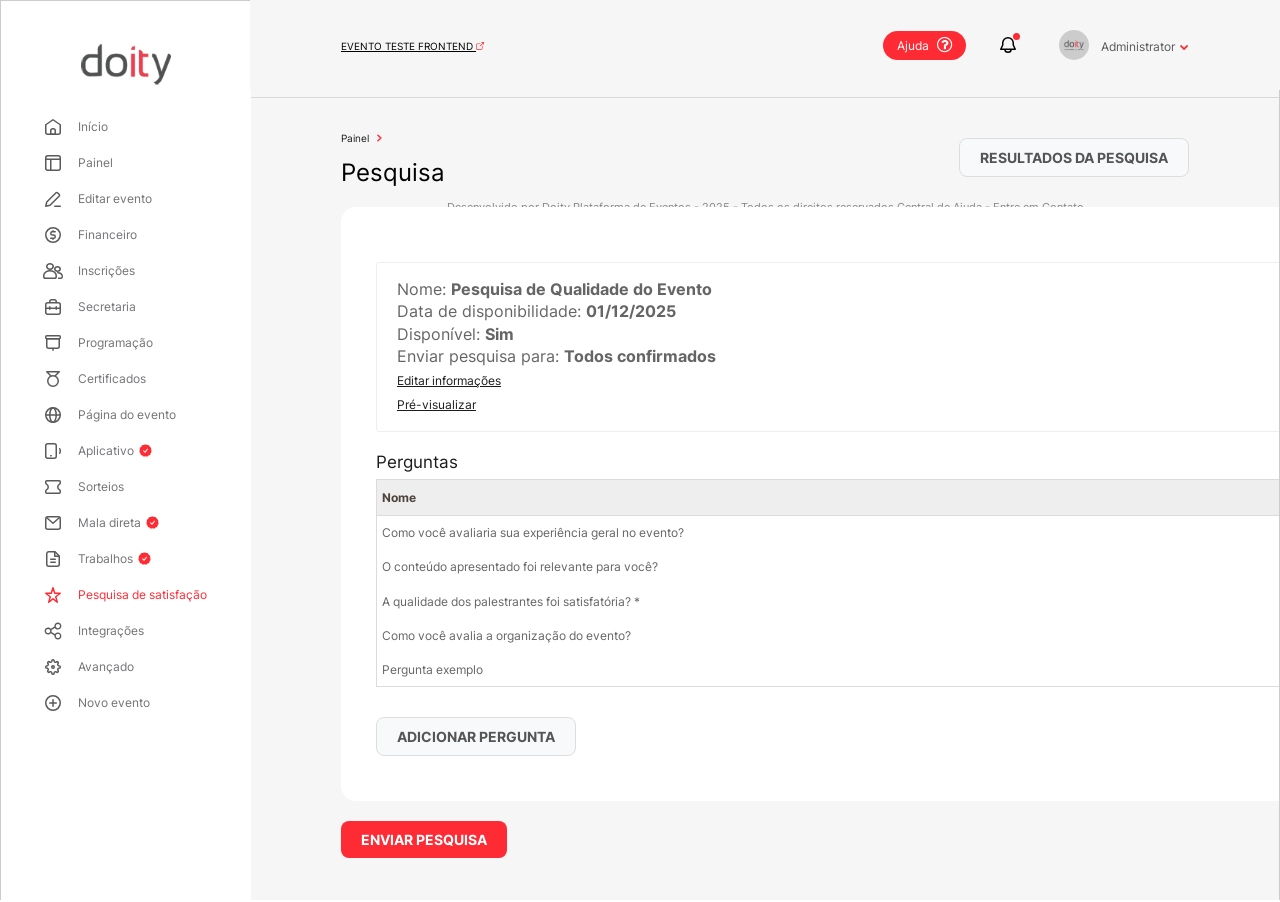
==== commit 322acda7: "fix: conserta o local do botão na página geral" ====
--- a/pages/geral/index.html
+++ b/pages/geral/index.html
@@ -491,12 +491,16 @@
                     </div>
                   </div>
               </div>
-              <div style="display:flex; justify-content:flex-end; margin-top:16px;">
+              <div>
                 <button
-                  class="btn-doity-primary link_desabilitado"
+                  class="btn-doity-primary"
+                  style="flex: 1; position: relative; right: 0;"
+                  href="#"
                   data-toggle="tooltip"
                   title="Pesquisa já foi enviada. Não é possível enviar a pesquisa novamente"
-                >Enviar Pesquisa</button>
+                  class="link_desabilitado"
+                  >Enviar Pesquisa</button
+                >
               </div>
 
               <!-- MENSAGEM PERGUNTANDO SE DESEJA ENVIAR PARA E-MAIL PARA OS PARTICIPANTES INFORMANDO QUE O CERTIFICADO ESTÁ LIBERADO -->
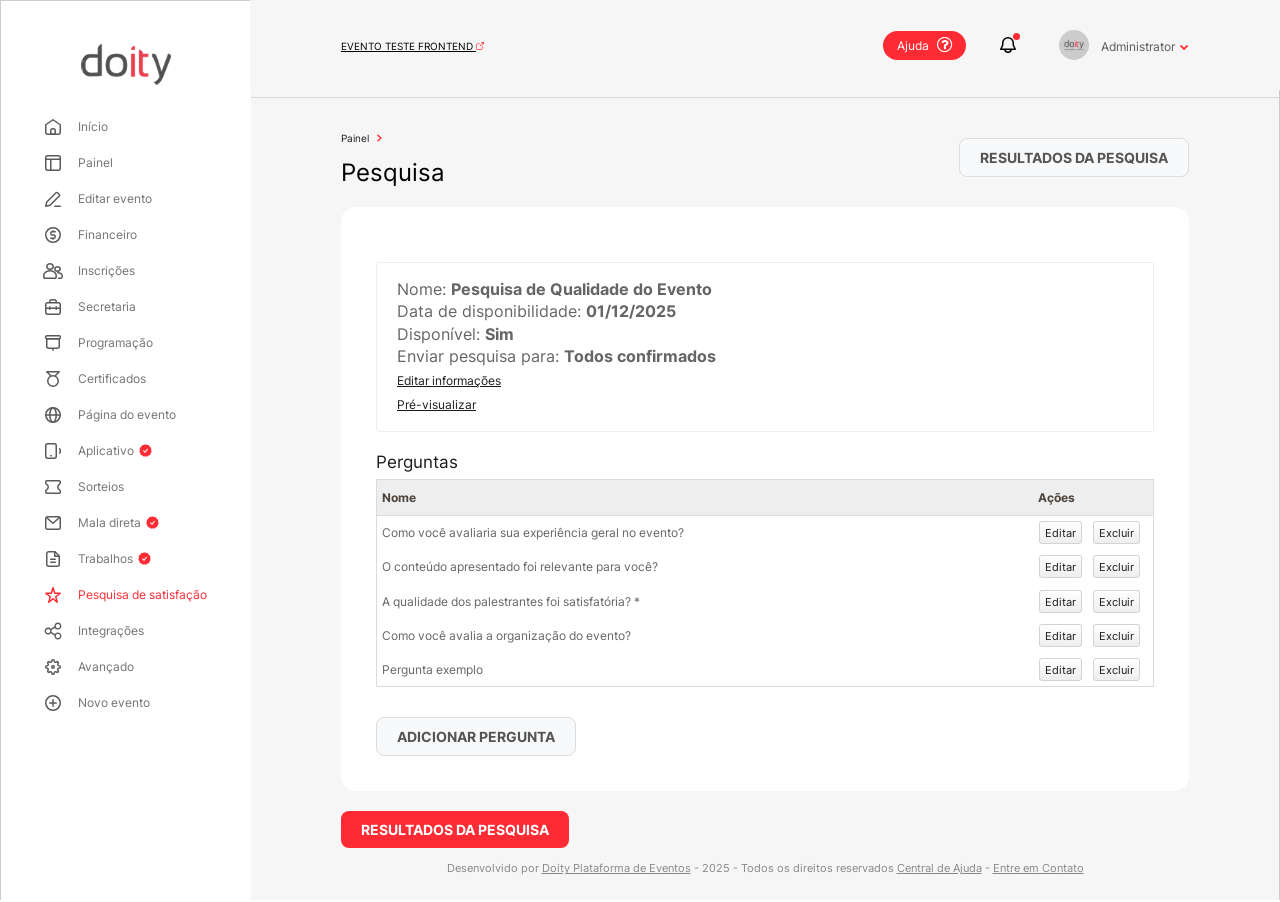
==== commit 423c1a73: "Update Readme" ====
--- a/pages/geral/index.html
+++ b/pages/geral/index.html
@@ -206,7 +206,7 @@
             </style>
 
             <div
-              style="width: 100%; max-width: 1366px; margin: 20px auto 0 auto; position: absolute;"
+              style="width: 100%; max-width: 1366px; margin: 20px auto 0 auto"
             >
               <link rel="stylesheet" type="text/css" href="osx.css" />
 
@@ -480,12 +480,12 @@
                     </tbody>
                   </table>
                 </div>
-                <div class="actions">
+                <div>
                     <div>
                       <button
                         href="https://doity.com.br/admin/pesquisas_perguntas/add/1402"
                         class="btn-doity-secondary"
-                        style="margin-top: 30px"
+                        style="margin-top: 30px; "
                         >Adicionar pergunta</button
                       >
                     </div>
@@ -493,17 +493,13 @@
               </div>
               <div>
                 <button
-                  class="btn-doity-primary"
-                  style="flex: 1; position: relative; right: 0;"
-                  href="#"
-                  data-toggle="tooltip"
-                  title="Pesquisa já foi enviada. Não é possível enviar a pesquisa novamente"
-                  class="link_desabilitado"
-                  >Enviar Pesquisa</button
-                >
+                  href="https://doity.com.br/admin/pesquisas_resultados/index/1402"
+                  class="btn-doity-primary">
+                  Resultados da Pesquisa
+                </button>
               </div>
 
-              <!-- MENSAGEM PERGUNTANDO SE DESEJA ENVIAR PARA E-MAIL PARA OS PARTICIPANTES INFORMANDO QUE O CERTIFICADO ESTÁ LIBERADO -->
+              <!-- MENSAGEM PERGUNTANDO SE DESEJA ENVIAR PARA E TÁ LIBERADO -->
               <div id="container" style="display: none;">
                 <div id="content">
                   <!-- modal content -->
